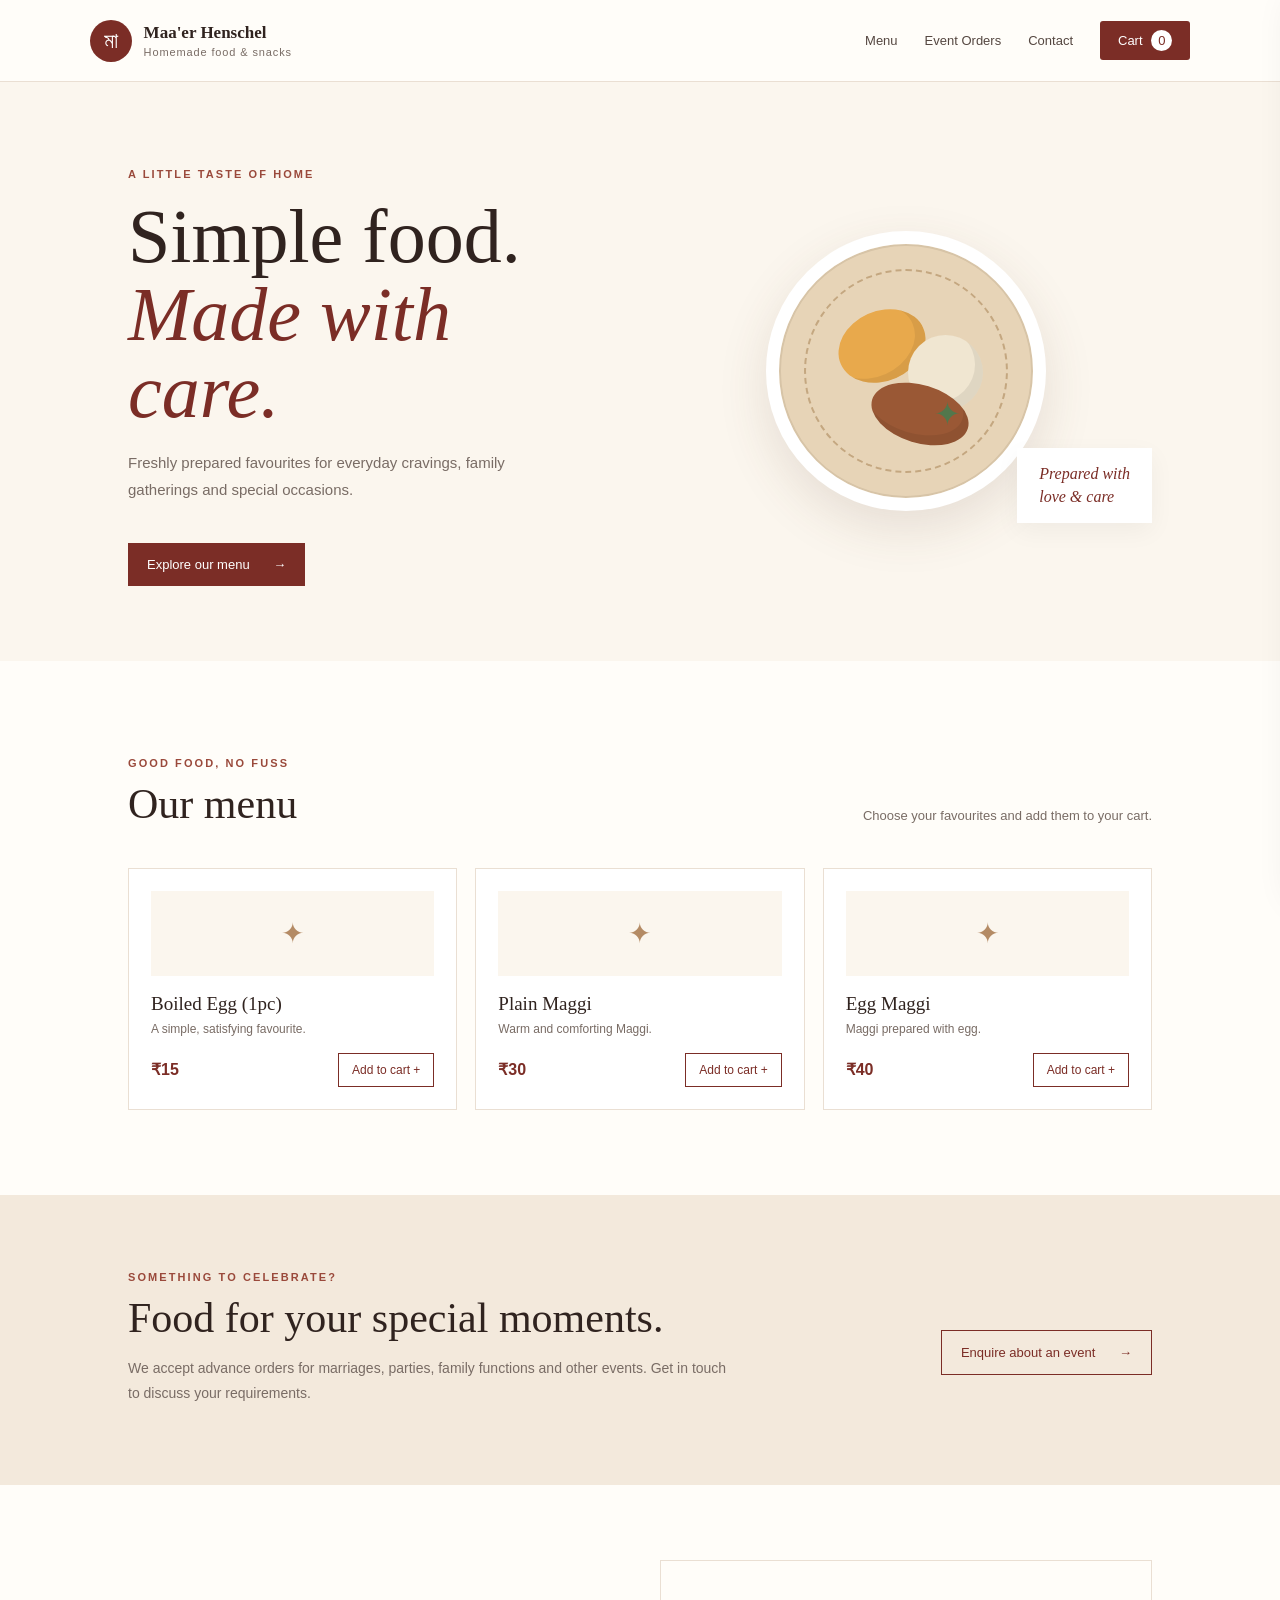
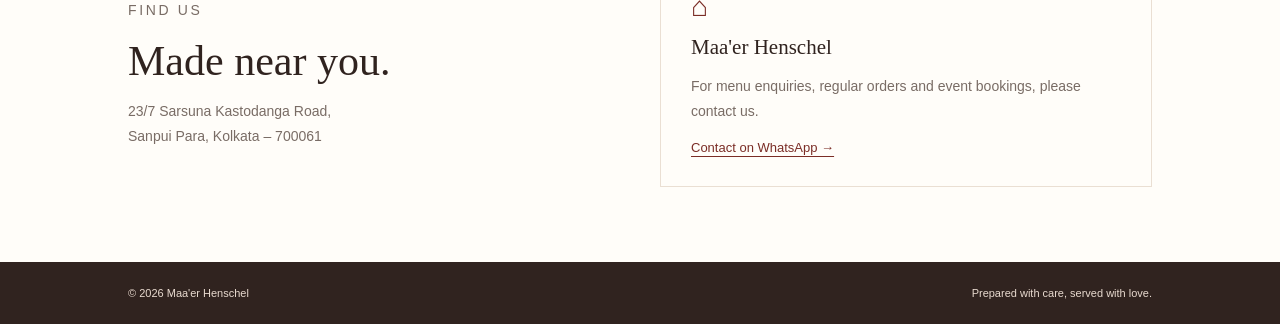
==== index.html @ 0c81eca4 "Add Maa'er Henschel website files" ====
<!doctype html>
<html lang="en">
<head>
  <meta charset="utf-8"><meta name="viewport" content="width=device-width,initial-scale=1">
  <meta name="theme-color" content="#7b2d26">
  <title>Maa'er Henschel | Homemade Food & Snacks</title>
  <link rel="stylesheet" href="styles.css">
</head>
<body>
<header class="site-header">
  <a class="brand" href="#"><span class="brand-mark">মা</span><span><strong>Maa'er Henschel</strong><small>Homemade food & snacks</small></span></a>
  <nav><a href="#menu">Menu</a><a href="#events">Event Orders</a><a href="#contact">Contact</a><button class="cart-button" id="cartToggle">Cart <span id="cartCount">0</span></button></nav>
</header>
<main>
  <section class="hero">
    <div class="hero-copy"><p class="eyebrow">A little taste of home</p><h1>Simple food.<br><em>Made with care.</em></h1>
      <p>Freshly prepared favourites for everyday cravings, family gatherings and special occasions.</p>
      <a class="primary-link" href="#menu">Explore our menu <span>→</span></a>
    </div>
    <div class="hero-art" aria-label="Illustration of a home-cooked meal"><div class="plate"><div class="food food-one"></div><div class="food food-two"></div><div class="food food-three"></div><span class="plate-leaf">✦</span></div><div class="art-note">Prepared with<br>love & care</div></div>
  </section>
  <section class="menu-section" id="menu">
    <div class="section-heading"><div><p class="eyebrow">Good food, no fuss</p><h2>Our menu</h2></div><p>Choose your favourites and add them to your cart.</p></div>
    <div id="productGrid" class="product-grid"></div>
  </section>
  <section class="event-section" id="events"><div><p class="eyebrow">Something to celebrate?</p><h2>Food for your special moments.</h2><p>We accept advance orders for marriages, parties, family functions and other events. Get in touch to discuss your requirements.</p></div><a class="outline-link" href="#contact">Enquire about an event <span>→</span></a></section>
  <section class="contact-section" id="contact"><div><p class="eyebrow">Find us</p><h2>Made near you.</h2><p>23/7 Sarsuna Kastodanga Road,<br>Sanpui Para, Kolkata – 700061</p></div><div class="contact-card"><span class="contact-icon">⌂</span><strong>Maa'er Henschel</strong><p>For menu enquiries, regular orders and event bookings, please contact us.</p><a href="#" id="contactWhatsApp" class="text-link">Contact on WhatsApp →</a></div></section>
</main>
<footer><span>© <span id="year"></span> Maa'er Henschel</span><span>Prepared with care, served with love.</span></footer>

<aside class="cart-panel" id="cartPanel" aria-label="Shopping cart" aria-hidden="true">
  <div class="cart-head"><h2>Your cart</h2><button class="icon-button" id="cartClose" aria-label="Close cart">×</button></div>
  <div id="cartItems" class="cart-items"><p class="empty-cart">Your cart is empty.</p></div>
  <div class="cart-bottom"><div class="total-line"><span>Total</span><strong id="cartTotal">₹0</strong></div>
    <form id="orderForm"><label>Your name<input name="name" required placeholder="Enter your name"></label><label>Phone number<input name="phone" required inputmode="tel" placeholder="Your phone number"></label><label>Delivery address<textarea name="address" required rows="2" placeholder="Enter your full address"></textarea></label><button class="primary-button" type="submit">Place order on WhatsApp</button><small class="form-note" id="orderNote">Your order details will be prepared in WhatsApp.</small></form>
  </div>
</aside><div class="scrim" id="scrim"></div>
<script src="app.js"></script>
</body></html>
---- styles.css ----
:root{--ink:#30231f;--muted:#796c65;--red:#7b2d26;--red2:#9a493b;--cream:#fbf6ee;--paper:#fffdf9;--line:#eadfd3;--gold:#d9a85d}*{box-sizing:border-box}html{scroll-behavior:smooth}body{margin:0;background:var(--paper);color:var(--ink);font-family:Georgia,"Times New Roman",serif}a{color:inherit;text-decoration:none}.site-header,.admin-header{height:82px;padding:0 7vw;display:flex;align-items:center;justify-content:space-between;border-bottom:1px solid var(--line);background:var(--paper)}.brand{display:flex;align-items:center;gap:12px}.brand-mark{width:42px;height:42px;border-radius:50%;background:var(--red);color:#fff;display:grid;place-items:center;font-size:22px}.brand strong{display:block;font-size:17px}.brand small{display:block;color:var(--muted);font:11px Arial,sans-serif;letter-spacing:.08em;margin-top:3px}.site-header nav{display:flex;align-items:center;gap:27px;font:13px Arial,sans-serif}.site-header nav a{color:#554741}.cart-button,.primary-button{border:0;background:var(--red);color:white;padding:12px 18px;border-radius:3px;cursor:pointer;font:13px Arial,sans-serif}.cart-button span{background:#fff;color:var(--red);padding:3px 7px;border-radius:20px;margin-left:5px}.hero{min-height:520px;padding:75px 10vw;background:var(--cream);display:grid;grid-template-columns:1fr 1fr;align-items:center;gap:40px}.eyebrow{font:11px Arial,sans-serif;letter-spacing:.19em;text-transform:uppercase;color:var(--red2);font-weight:bold}.hero h1{font-size:clamp(48px,6vw,76px);line-height:1.02;font-weight:normal;margin:18px 0}.hero h1 em{color:var(--red);font-weight:normal}.hero-copy>p:not(.eyebrow){font:15px/1.8 Arial,sans-serif;color:var(--muted);max-width:420px}.primary-link,.outline-link{display:inline-block;margin-top:25px;padding:14px 19px;background:var(--red);color:#fff;font:13px Arial,sans-serif}.primary-link span,.outline-link span{margin-left:20px}.hero-art{height:340px;position:relative;display:grid;place-items:center}.plate{width:280px;height:280px;border:13px solid white;border-radius:50%;background:#e7d4b7;box-shadow:0 18px 50px #65442a22,inset 0 0 0 2px #d7c4a7;position:relative;display:grid;place-items:center}.plate:before{content:"";position:absolute;inset:25px;border:2px dashed #c4a780;border-radius:50%}.food{position:absolute;border-radius:50%;box-shadow:inset -8px -8px 0 #00000012}.food-one{width:90px;height:70px;background:#e8a94c;top:67px;left:58px;transform:rotate(-24deg)}.food-two{width:75px;height:75px;background:#f0e6d1;right:50px;top:91px}.food-three{width:100px;height:58px;background:#9a5835;bottom:55px;left:91px;transform:rotate(17deg)}.plate-leaf{position:absolute;right:72px;bottom:65px;color:#52774c;font-size:32px}.art-note{position:absolute;right:0;bottom:18px;background:white;padding:15px 22px;color:var(--red);font:italic 16px/1.4 Georgia;box-shadow:0 8px 24px #0000000c}.menu-section{padding:85px 10vw}.section-heading{display:flex;justify-content:space-between;align-items:end;margin-bottom:32px}.section-heading h2,.contact-section h2,.event-section h2{font-size:42px;font-weight:normal;margin:8px 0}.section-heading>p{font:13px Arial,sans-serif;color:var(--muted)}.product-grid{display:grid;grid-template-columns:repeat(3,1fr);gap:18px}.product-card{border:1px solid var(--line);background:#fff;padding:22px;min-height:175px;display:flex;flex-direction:column}.product-thumb{height:85px;background:var(--cream);display:grid;place-items:center;color:#b48b65;font-size:28px;margin-bottom:17px;overflow:hidden}.product-thumb img{width:100%;height:100%;object-fit:cover}.product-card h3{font-size:19px;font-weight:normal;margin:0 0 7px}.product-card p{font:12px Arial,sans-serif;color:var(--muted);margin:0 0 17px}.product-foot{margin-top:auto;display:flex;align-items:center;justify-content:space-between}.price{font: bold 16px Arial,sans-serif;color:var(--red)}.add-button,.outline-button{background:white;border:1px solid var(--red);color:var(--red);padding:9px 13px;cursor:pointer;font:12px Arial,sans-serif}.event-section{padding:65px 10vw;background:#f3e9dc;display:flex;justify-content:space-between;align-items:center;gap:30px}.event-section>div{max-width:600px}.event-section p:not(.eyebrow){font:14px/1.8 Arial,sans-serif;color:var(--muted)}.outline-link{background:transparent;color:var(--red);border:1px solid var(--red);white-space:nowrap}.contact-section{padding:75px 10vw;display:grid;grid-template-columns:1fr 1fr;gap:40px;align-items:center}.contact-section p{font:14px/1.8 Arial,sans-serif;color:var(--muted)}.contact-card{border:1px solid var(--line);padding:30px}.contact-icon{font-size:28px;color:var(--red);display:block;margin-bottom:12px}.contact-card strong{font-size:21px;font-weight:normal}.text-link{color:var(--red);font:13px Arial,sans-serif;text-decoration:underline;text-underline-offset:4px}footer{padding:25px 10vw;background:#30231f;color:#e8dacf;display:flex;justify-content:space-between;font:11px Arial,sans-serif}.cart-panel{position:fixed;right:0;top:0;width:min(440px,100%);height:100vh;background:#fffdf9;z-index:10;transform:translateX(105%);transition:transform .25s ease;display:flex;flex-direction:column;padding:25px;box-shadow:-10px 0 35px #00000015}.cart-panel.open{transform:translateX(0)}.cart-head{display:flex;justify-content:space-between;align-items:center;border-bottom:1px solid var(--line)}.cart-head h2{font-weight:normal}.icon-button{border:0;background:none;font-size:28px;cursor:pointer}.cart-items{overflow:auto;flex:1;padding:10px 0}.empty-cart{color:var(--muted);font:13px Arial,sans-serif}.cart-row{display:flex;justify-content:space-between;gap:10px;padding:12px 0;border-bottom:1px solid var(--line);font:13px Arial,sans-serif}.qty-controls{display:flex;gap:9px;align-items:center}.qty-controls button{border:1px solid var(--line);background:white;width:25px;height:25px;cursor:pointer}.cart-bottom{border-top:1px solid var(--line);padding-top:15px}.total-line{display:flex;justify-content:space-between;margin-bottom:15px;font:16px Arial,sans-serif}.cart-bottom label,.product-form label{display:block;font:12px Arial,sans-serif;color:var(--muted);margin:12px 0}.cart-bottom input,.cart-bottom textarea,.product-form input{display:block;width:100%;padding:11px;border:1px solid var(--line);margin-top:6px;font:13px Arial,sans-serif;background:white}.cart-bottom .primary-button{width:100%;margin-top:10px}.form-note{display:block;color:var(--muted);font:10px Arial,sans-serif;margin-top:9px}.scrim{position:fixed;inset:0;background:#1e1712aa;z-index:9;display:none}.scrim.show{display:block}.admin-body{background:var(--cream);font-family:Arial,sans-serif}.admin-main{max-width:900px;margin:55px auto;padding:0 22px}.admin-main h1{font:normal 44px Georgia;margin:10px 0 20px}.admin-warning{padding:14px 16px;background:#fff0d7;border-left:3px solid #c48a32;color:#6f5126;font:13px/1.6 Arial,sans-serif}.admin-card{background:white;border:1px solid var(--line);padding:25px;margin:22px 0}.admin-card h2{font:normal 23px Georgia;margin:0 0 18px}.product-form{display:grid;grid-template-columns:1fr 1fr;gap:0 18px}.form-actions{grid-column:1/-1;display:flex;gap:10px}.admin-list-head{display:flex;justify-content:space-between;align-items:center;gap:15px}.admin-product{display:flex;justify-content:space-between;align-items:center;padding:13px 0;border-top:1px solid var(--line);gap:12px}.admin-product strong{display:block;font-size:14px}.admin-product small{color:var(--muted)}.admin-product button{margin-left:6px}.import-label{display:block;margin-top:22px;font-size:12px;color:var(--muted)}.import-label input{display:block;margin-top:8px}.admin-footnote{font:12px/1.7 Arial,sans-serif;color:var(--muted);margin:25px 0 60px}
@media(max-width:700px){.site-header{height:auto;padding:15px 5vw;align-items:flex-start}.site-header nav{gap:12px;flex-wrap:wrap;justify-content:flex-end;font-size:11px}.hero{grid-template-columns:1fr;padding:55px 7vw}.hero-art{height:280px}.plate{width:230px;height:230px}.menu-section,.contact-section{padding:60px 7vw}.section-heading{display:block}.product-grid{grid-template-columns:1fr 1fr}.event-section{padding:50px 7vw;display:block}.contact-section{grid-template-columns:1fr}.outline-link{white-space:normal}footer{padding:22px 7vw;gap:12px;flex-direction:column}.admin-header{padding:0 5vw}.product-form{grid-template-columns:1fr}.form-actions{grid-column:auto}.admin-product{align-items:flex-start;flex-direction:column}}@media(max-width:420px){.product-grid{grid-template-columns:1fr}.brand strong{font-size:14px}.site-header nav{max-width:180px}}
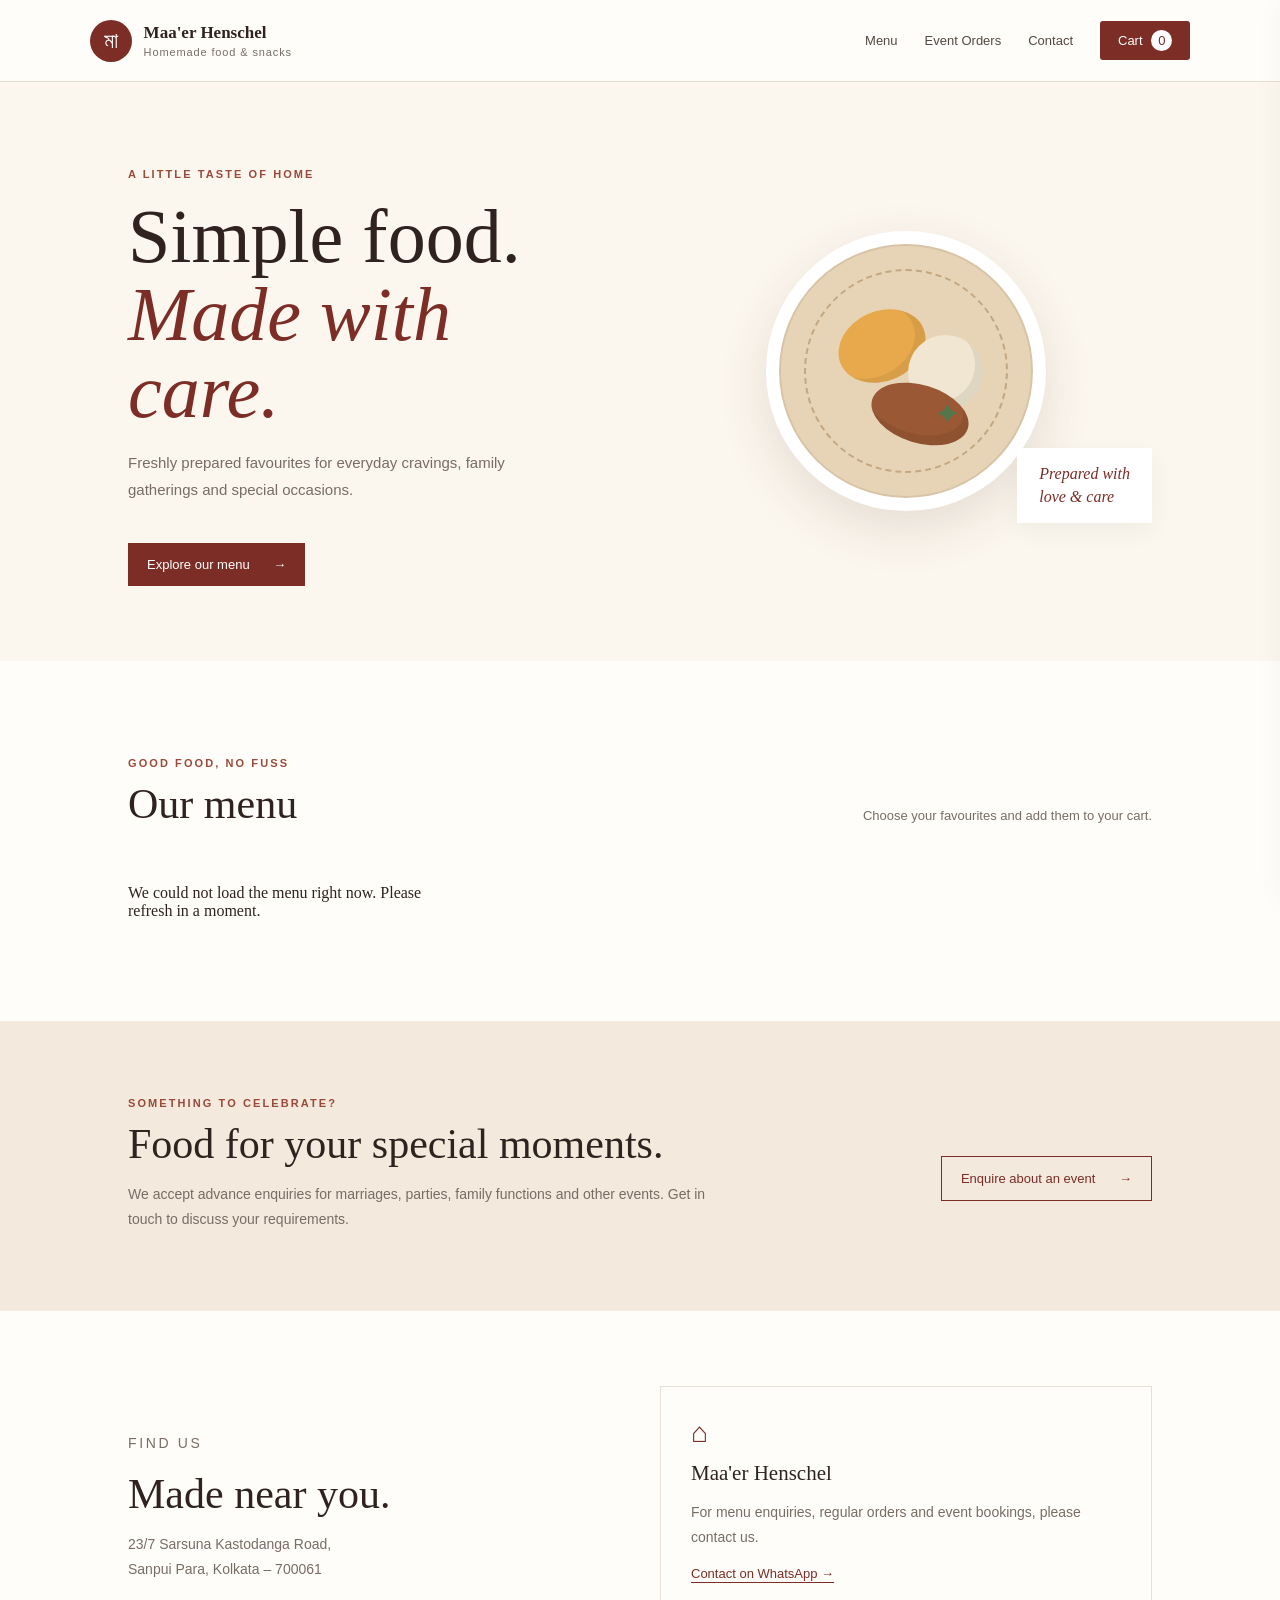
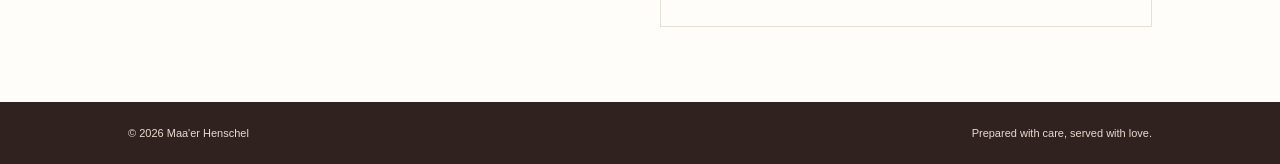
==== commit cc9162d2: "Add secure admin and shared menu database" ====
--- a/index.html
+++ b/index.html
@@ -3,37 +3,24 @@
 <head>
   <meta charset="utf-8"><meta name="viewport" content="width=device-width,initial-scale=1">
   <meta name="theme-color" content="#7b2d26">
-  <title>Maa'er Henschel | Homemade Food & Snacks</title>
-  <link rel="stylesheet" href="styles.css">
+  <meta name="description" content="Homemade food, snacks and event orders from Maa'er Henschel, Kolkata.">
+  <title>Maa'er Henschel | Homemade Food & Snacks</title><link rel="stylesheet" href="styles.css">
 </head>
 <body>
 <header class="site-header">
-  <a class="brand" href="#"><span class="brand-mark">মা</span><span><strong>Maa'er Henschel</strong><small>Homemade food & snacks</small></span></a>
+  <a class="brand" href="/"><span class="brand-mark">মা</span><span><strong>Maa'er Henschel</strong><small>Homemade food & snacks</small></span></a>
   <nav><a href="#menu">Menu</a><a href="#events">Event Orders</a><a href="#contact">Contact</a><button class="cart-button" id="cartToggle">Cart <span id="cartCount">0</span></button></nav>
 </header>
 <main>
-  <section class="hero">
-    <div class="hero-copy"><p class="eyebrow">A little taste of home</p><h1>Simple food.<br><em>Made with care.</em></h1>
-      <p>Freshly prepared favourites for everyday cravings, family gatherings and special occasions.</p>
-      <a class="primary-link" href="#menu">Explore our menu <span>→</span></a>
-    </div>
+  <section class="hero"><div class="hero-copy"><p class="eyebrow">A little taste of home</p><h1>Simple food.<br><em>Made with care.</em></h1><p>Freshly prepared favourites for everyday cravings, family gatherings and special occasions.</p><a class="primary-link" href="#menu">Explore our menu <span>→</span></a></div>
     <div class="hero-art" aria-label="Illustration of a home-cooked meal"><div class="plate"><div class="food food-one"></div><div class="food food-two"></div><div class="food food-three"></div><span class="plate-leaf">✦</span></div><div class="art-note">Prepared with<br>love & care</div></div>
   </section>
-  <section class="menu-section" id="menu">
-    <div class="section-heading"><div><p class="eyebrow">Good food, no fuss</p><h2>Our menu</h2></div><p>Choose your favourites and add them to your cart.</p></div>
-    <div id="productGrid" class="product-grid"></div>
-  </section>
-  <section class="event-section" id="events"><div><p class="eyebrow">Something to celebrate?</p><h2>Food for your special moments.</h2><p>We accept advance orders for marriages, parties, family functions and other events. Get in touch to discuss your requirements.</p></div><a class="outline-link" href="#contact">Enquire about an event <span>→</span></a></section>
-  <section class="contact-section" id="contact"><div><p class="eyebrow">Find us</p><h2>Made near you.</h2><p>23/7 Sarsuna Kastodanga Road,<br>Sanpui Para, Kolkata – 700061</p></div><div class="contact-card"><span class="contact-icon">⌂</span><strong>Maa'er Henschel</strong><p>For menu enquiries, regular orders and event bookings, please contact us.</p><a href="#" id="contactWhatsApp" class="text-link">Contact on WhatsApp →</a></div></section>
+  <section class="menu-section" id="menu"><div class="section-heading"><div><p class="eyebrow">Good food, no fuss</p><h2>Our menu</h2></div><p>Choose your favourites and add them to your cart.</p></div><div id="productGrid" class="product-grid"><p>Loading menu…</p></div></section>
+  <section class="event-section" id="events"><div><p class="eyebrow">Something to celebrate?</p><h2>Food for your special moments.</h2><p>We accept advance enquiries for marriages, parties, family functions and other events. Get in touch to discuss your requirements.</p></div><a class="outline-link" href="#contact">Enquire about an event <span>→</span></a></section>
+  <section class="contact-section" id="contact"><div><p class="eyebrow">Find us</p><h2>Made near you.</h2><p>23/7 Sarsuna Kastodanga Road,<br>Sanpui Para, Kolkata – 700061</p></div><div class="contact-card"><span class="contact-icon">⌂</span><strong>Maa'er Henschel</strong><p>For menu enquiries, regular orders and event bookings, please contact us.</p><a href="#" id="contactWhatsApp" class="text-link">Contact on WhatsApp →</a><p id="contactNotice" class="small-note"></p></div></section>
 </main>
 <footer><span>© <span id="year"></span> Maa'er Henschel</span><span>Prepared with care, served with love.</span></footer>
-
-<aside class="cart-panel" id="cartPanel" aria-label="Shopping cart" aria-hidden="true">
-  <div class="cart-head"><h2>Your cart</h2><button class="icon-button" id="cartClose" aria-label="Close cart">×</button></div>
-  <div id="cartItems" class="cart-items"><p class="empty-cart">Your cart is empty.</p></div>
-  <div class="cart-bottom"><div class="total-line"><span>Total</span><strong id="cartTotal">₹0</strong></div>
-    <form id="orderForm"><label>Your name<input name="name" required placeholder="Enter your name"></label><label>Phone number<input name="phone" required inputmode="tel" placeholder="Your phone number"></label><label>Delivery address<textarea name="address" required rows="2" placeholder="Enter your full address"></textarea></label><button class="primary-button" type="submit">Place order on WhatsApp</button><small class="form-note" id="orderNote">Your order details will be prepared in WhatsApp.</small></form>
-  </div>
-</aside><div class="scrim" id="scrim"></div>
+<aside class="cart-panel" id="cartPanel" aria-label="Shopping cart" aria-hidden="true"><div class="cart-head"><h2>Your cart</h2><button class="icon-button" id="cartClose" aria-label="Close cart">×</button></div><div id="cartItems" class="cart-items"><p class="empty-cart">Your cart is empty.</p></div><div class="cart-bottom"><div class="total-line"><span>Total</span><strong id="cartTotal">₹0</strong></div>
+<form id="orderForm"><label>Your name<input name="name" required placeholder="Enter your name"></label><label>Phone number<input name="phone" required inputmode="tel" placeholder="Your phone number"></label><label>Delivery address<textarea name="address" required rows="2" placeholder="Enter your full address"></textarea></label><button class="primary-button" type="submit">Continue order on WhatsApp</button><small class="form-note">Your order will be sent to the business WhatsApp number.</small></form></div></aside><div class="scrim" id="scrim"></div>
 <script src="app.js"></script>
 </body></html>
--- a/styles.css
+++ b/styles.css
@@ -1,2 +1,2 @@
-:root{--ink:#30231f;--muted:#796c65;--red:#7b2d26;--red2:#9a493b;--cream:#fbf6ee;--paper:#fffdf9;--line:#eadfd3;--gold:#d9a85d}*{box-sizing:border-box}html{scroll-behavior:smooth}body{margin:0;background:var(--paper);color:var(--ink);font-family:Georgia,"Times New Roman",serif}a{color:inherit;text-decoration:none}.site-header,.admin-header{height:82px;padding:0 7vw;display:flex;align-items:center;justify-content:space-between;border-bottom:1px solid var(--line);background:var(--paper)}.brand{display:flex;align-items:center;gap:12px}.brand-mark{width:42px;height:42px;border-radius:50%;background:var(--red);color:#fff;display:grid;place-items:center;font-size:22px}.brand strong{display:block;font-size:17px}.brand small{display:block;color:var(--muted);font:11px Arial,sans-serif;letter-spacing:.08em;margin-top:3px}.site-header nav{display:flex;align-items:center;gap:27px;font:13px Arial,sans-serif}.site-header nav a{color:#554741}.cart-button,.primary-button{border:0;background:var(--red);color:white;padding:12px 18px;border-radius:3px;cursor:pointer;font:13px Arial,sans-serif}.cart-button span{background:#fff;color:var(--red);padding:3px 7px;border-radius:20px;margin-left:5px}.hero{min-height:520px;padding:75px 10vw;background:var(--cream);display:grid;grid-template-columns:1fr 1fr;align-items:center;gap:40px}.eyebrow{font:11px Arial,sans-serif;letter-spacing:.19em;text-transform:uppercase;color:var(--red2);font-weight:bold}.hero h1{font-size:clamp(48px,6vw,76px);line-height:1.02;font-weight:normal;margin:18px 0}.hero h1 em{color:var(--red);font-weight:normal}.hero-copy>p:not(.eyebrow){font:15px/1.8 Arial,sans-serif;color:var(--muted);max-width:420px}.primary-link,.outline-link{display:inline-block;margin-top:25px;padding:14px 19px;background:var(--red);color:#fff;font:13px Arial,sans-serif}.primary-link span,.outline-link span{margin-left:20px}.hero-art{height:340px;position:relative;display:grid;place-items:center}.plate{width:280px;height:280px;border:13px solid white;border-radius:50%;background:#e7d4b7;box-shadow:0 18px 50px #65442a22,inset 0 0 0 2px #d7c4a7;position:relative;display:grid;place-items:center}.plate:before{content:"";position:absolute;inset:25px;border:2px dashed #c4a780;border-radius:50%}.food{position:absolute;border-radius:50%;box-shadow:inset -8px -8px 0 #00000012}.food-one{width:90px;height:70px;background:#e8a94c;top:67px;left:58px;transform:rotate(-24deg)}.food-two{width:75px;height:75px;background:#f0e6d1;right:50px;top:91px}.food-three{width:100px;height:58px;background:#9a5835;bottom:55px;left:91px;transform:rotate(17deg)}.plate-leaf{position:absolute;right:72px;bottom:65px;color:#52774c;font-size:32px}.art-note{position:absolute;right:0;bottom:18px;background:white;padding:15px 22px;color:var(--red);font:italic 16px/1.4 Georgia;box-shadow:0 8px 24px #0000000c}.menu-section{padding:85px 10vw}.section-heading{display:flex;justify-content:space-between;align-items:end;margin-bottom:32px}.section-heading h2,.contact-section h2,.event-section h2{font-size:42px;font-weight:normal;margin:8px 0}.section-heading>p{font:13px Arial,sans-serif;color:var(--muted)}.product-grid{display:grid;grid-template-columns:repeat(3,1fr);gap:18px}.product-card{border:1px solid var(--line);background:#fff;padding:22px;min-height:175px;display:flex;flex-direction:column}.product-thumb{height:85px;background:var(--cream);display:grid;place-items:center;color:#b48b65;font-size:28px;margin-bottom:17px;overflow:hidden}.product-thumb img{width:100%;height:100%;object-fit:cover}.product-card h3{font-size:19px;font-weight:normal;margin:0 0 7px}.product-card p{font:12px Arial,sans-serif;color:var(--muted);margin:0 0 17px}.product-foot{margin-top:auto;display:flex;align-items:center;justify-content:space-between}.price{font: bold 16px Arial,sans-serif;color:var(--red)}.add-button,.outline-button{background:white;border:1px solid var(--red);color:var(--red);padding:9px 13px;cursor:pointer;font:12px Arial,sans-serif}.event-section{padding:65px 10vw;background:#f3e9dc;display:flex;justify-content:space-between;align-items:center;gap:30px}.event-section>div{max-width:600px}.event-section p:not(.eyebrow){font:14px/1.8 Arial,sans-serif;color:var(--muted)}.outline-link{background:transparent;color:var(--red);border:1px solid var(--red);white-space:nowrap}.contact-section{padding:75px 10vw;display:grid;grid-template-columns:1fr 1fr;gap:40px;align-items:center}.contact-section p{font:14px/1.8 Arial,sans-serif;color:var(--muted)}.contact-card{border:1px solid var(--line);padding:30px}.contact-icon{font-size:28px;color:var(--red);display:block;margin-bottom:12px}.contact-card strong{font-size:21px;font-weight:normal}.text-link{color:var(--red);font:13px Arial,sans-serif;text-decoration:underline;text-underline-offset:4px}footer{padding:25px 10vw;background:#30231f;color:#e8dacf;display:flex;justify-content:space-between;font:11px Arial,sans-serif}.cart-panel{position:fixed;right:0;top:0;width:min(440px,100%);height:100vh;background:#fffdf9;z-index:10;transform:translateX(105%);transition:transform .25s ease;display:flex;flex-direction:column;padding:25px;box-shadow:-10px 0 35px #00000015}.cart-panel.open{transform:translateX(0)}.cart-head{display:flex;justify-content:space-between;align-items:center;border-bottom:1px solid var(--line)}.cart-head h2{font-weight:normal}.icon-button{border:0;background:none;font-size:28px;cursor:pointer}.cart-items{overflow:auto;flex:1;padding:10px 0}.empty-cart{color:var(--muted);font:13px Arial,sans-serif}.cart-row{display:flex;justify-content:space-between;gap:10px;padding:12px 0;border-bottom:1px solid var(--line);font:13px Arial,sans-serif}.qty-controls{display:flex;gap:9px;align-items:center}.qty-controls button{border:1px solid var(--line);background:white;width:25px;height:25px;cursor:pointer}.cart-bottom{border-top:1px solid var(--line);padding-top:15px}.total-line{display:flex;justify-content:space-between;margin-bottom:15px;font:16px Arial,sans-serif}.cart-bottom label,.product-form label{display:block;font:12px Arial,sans-serif;color:var(--muted);margin:12px 0}.cart-bottom input,.cart-bottom textarea,.product-form input{display:block;width:100%;padding:11px;border:1px solid var(--line);margin-top:6px;font:13px Arial,sans-serif;background:white}.cart-bottom .primary-button{width:100%;margin-top:10px}.form-note{display:block;color:var(--muted);font:10px Arial,sans-serif;margin-top:9px}.scrim{position:fixed;inset:0;background:#1e1712aa;z-index:9;display:none}.scrim.show{display:block}.admin-body{background:var(--cream);font-family:Arial,sans-serif}.admin-main{max-width:900px;margin:55px auto;padding:0 22px}.admin-main h1{font:normal 44px Georgia;margin:10px 0 20px}.admin-warning{padding:14px 16px;background:#fff0d7;border-left:3px solid #c48a32;color:#6f5126;font:13px/1.6 Arial,sans-serif}.admin-card{background:white;border:1px solid var(--line);padding:25px;margin:22px 0}.admin-card h2{font:normal 23px Georgia;margin:0 0 18px}.product-form{display:grid;grid-template-columns:1fr 1fr;gap:0 18px}.form-actions{grid-column:1/-1;display:flex;gap:10px}.admin-list-head{display:flex;justify-content:space-between;align-items:center;gap:15px}.admin-product{display:flex;justify-content:space-between;align-items:center;padding:13px 0;border-top:1px solid var(--line);gap:12px}.admin-product strong{display:block;font-size:14px}.admin-product small{color:var(--muted)}.admin-product button{margin-left:6px}.import-label{display:block;margin-top:22px;font-size:12px;color:var(--muted)}.import-label input{display:block;margin-top:8px}.admin-footnote{font:12px/1.7 Arial,sans-serif;color:var(--muted);margin:25px 0 60px}
+:root{--ink:#30231f;--muted:#796c65;--red:#7b2d26;--red2:#9a493b;--cream:#fbf6ee;--paper:#fffdf9;--line:#eadfd3}*{box-sizing:border-box}html{scroll-behavior:smooth}body{margin:0;background:var(--paper);color:var(--ink);font-family:Georgia,"Times New Roman",serif}a{color:inherit;text-decoration:none}.site-header,.admin-header{min-height:82px;padding:0 7vw;display:flex;align-items:center;justify-content:space-between;border-bottom:1px solid var(--line);background:var(--paper)}.brand{display:flex;align-items:center;gap:12px}.brand-mark{width:42px;height:42px;border-radius:50%;background:var(--red);color:#fff;display:grid;place-items:center;font-size:22px}.brand strong{display:block;font-size:17px}.brand small{display:block;color:var(--muted);font:11px Arial,sans-serif;letter-spacing:.08em;margin-top:3px}.site-header nav{display:flex;align-items:center;gap:27px;font:13px Arial,sans-serif}.site-header nav a{color:#554741}.cart-button,.primary-button{border:0;background:var(--red);color:white;padding:12px 18px;border-radius:3px;cursor:pointer;font:13px Arial,sans-serif}.cart-button span{background:#fff;color:var(--red);padding:3px 7px;border-radius:20px;margin-left:5px}.hero{min-height:520px;padding:75px 10vw;background:var(--cream);display:grid;grid-template-columns:1fr 1fr;align-items:center;gap:40px}.eyebrow{font:11px Arial,sans-serif;letter-spacing:.19em;text-transform:uppercase;color:var(--red2);font-weight:bold}.hero h1{font-size:clamp(48px,6vw,76px);line-height:1.02;font-weight:normal;margin:18px 0}.hero h1 em{color:var(--red);font-weight:normal}.hero-copy>p:not(.eyebrow){font:15px/1.8 Arial,sans-serif;color:var(--muted);max-width:420px}.primary-link,.outline-link{display:inline-block;margin-top:25px;padding:14px 19px;background:var(--red);color:#fff;font:13px Arial,sans-serif}.primary-link span,.outline-link span{margin-left:20px}.hero-art{height:340px;position:relative;display:grid;place-items:center}.plate{width:280px;height:280px;border:13px solid white;border-radius:50%;background:#e7d4b7;box-shadow:0 18px 50px #65442a22,inset 0 0 0 2px #d7c4a7;position:relative;display:grid;place-items:center}.plate:before{content:"";position:absolute;inset:25px;border:2px dashed #c4a780;border-radius:50%}.food{position:absolute;border-radius:50%;box-shadow:inset -8px -8px 0 #00000012}.food-one{width:90px;height:70px;background:#e8a94c;top:67px;left:58px;transform:rotate(-24deg)}.food-two{width:75px;height:75px;background:#f0e6d1;right:50px;top:91px}.food-three{width:100px;height:58px;background:#9a5835;bottom:55px;left:91px;transform:rotate(17deg)}.plate-leaf{position:absolute;right:72px;bottom:65px;color:#52774c;font-size:32px}.art-note{position:absolute;right:0;bottom:18px;background:white;padding:15px 22px;color:var(--red);font:italic 16px/1.4 Georgia;box-shadow:0 8px 24px #0000000c}.menu-section{padding:85px 10vw}.section-heading{display:flex;justify-content:space-between;align-items:end;margin-bottom:32px}.section-heading h2,.contact-section h2,.event-section h2{font-size:42px;font-weight:normal;margin:8px 0}.section-heading>p{font:13px Arial,sans-serif;color:var(--muted)}.product-grid{display:grid;grid-template-columns:repeat(3,1fr);gap:18px}.product-card{border:1px solid var(--line);background:#fff;padding:22px;min-height:175px;display:flex;flex-direction:column}.product-thumb{height:110px;background:var(--cream);display:grid;place-items:center;color:#b48b65;font-size:28px;margin-bottom:17px;overflow:hidden}.product-thumb img{width:100%;height:100%;object-fit:cover}.product-card h3{font-size:19px;font-weight:normal;margin:0 0 7px}.product-card p{font:12px Arial,sans-serif;color:var(--muted);margin:0 0 17px}.product-foot{margin-top:auto;display:flex;align-items:center;justify-content:space-between}.price{font:bold 16px Arial,sans-serif;color:var(--red)}.add-button,.outline-button{background:white;border:1px solid var(--red);color:var(--red);padding:9px 13px;cursor:pointer;font:12px Arial,sans-serif}.event-section{padding:65px 10vw;background:#f3e9dc;display:flex;justify-content:space-between;align-items:center;gap:30px}.event-section>div{max-width:600px}.event-section p:not(.eyebrow){font:14px/1.8 Arial,sans-serif;color:var(--muted)}.outline-link{background:transparent;color:var(--red);border:1px solid var(--red);white-space:nowrap}.contact-section{padding:75px 10vw;display:grid;grid-template-columns:1fr 1fr;gap:40px;align-items:center}.contact-section p{font:14px/1.8 Arial,sans-serif;color:var(--muted)}.contact-card{border:1px solid var(--line);padding:30px}.contact-icon{font-size:28px;color:var(--red);display:block;margin-bottom:12px}.contact-card strong{font-size:21px;font-weight:normal}.text-link{color:var(--red);font:13px Arial,sans-serif;text-decoration:underline;text-underline-offset:4px}footer{padding:25px 10vw;background:#30231f;color:#e8dacf;display:flex;justify-content:space-between;font:11px Arial,sans-serif}.cart-panel{position:fixed;right:0;top:0;width:min(440px,100%);height:100vh;background:#fffdf9;z-index:10;transform:translateX(105%);transition:transform .25s ease;display:flex;flex-direction:column;padding:25px;box-shadow:-10px 0 35px #00000015}.cart-panel.open{transform:translateX(0)}.cart-head{display:flex;justify-content:space-between;align-items:center;border-bottom:1px solid var(--line)}.cart-head h2{font-weight:normal}.icon-button{border:0;background:none;font-size:28px;cursor:pointer}.cart-items{overflow:auto;flex:1;padding:10px 0}.empty-cart{color:var(--muted);font:13px Arial,sans-serif}.cart-row{display:flex;justify-content:space-between;gap:10px;padding:12px 0;border-bottom:1px solid var(--line);font:13px Arial,sans-serif}.qty-controls{display:flex;gap:9px;align-items:center}.qty-controls button{border:1px solid var(--line);background:white;width:25px;height:25px;cursor:pointer}.cart-bottom{border-top:1px solid var(--line);padding-top:15px}.total-line{display:flex;justify-content:space-between;margin-bottom:15px;font:16px Arial,sans-serif}.cart-bottom label,.product-form label,#loginForm label{display:block;font:12px Arial,sans-serif;color:var(--muted);margin:12px 0}.cart-bottom input,.cart-bottom textarea,.product-form input,#loginForm input{display:block;width:100%;padding:11px;border:1px solid var(--line);margin-top:6px;font:13px Arial,sans-serif;background:white}.cart-bottom .primary-button{width:100%;margin-top:10px}.form-note,.small-note{display:block;color:var(--muted);font:10px Arial,sans-serif;margin-top:9px}.scrim{position:fixed;inset:0;background:#1e1712aa;z-index:9;display:none}.scrim.show{display:block}.admin-body{background:var(--cream);font-family:Arial,sans-serif}.admin-main{max-width:900px;margin:55px auto;padding:0 22px}.admin-main h1{font:normal 44px Georgia;margin:10px 0 20px}.admin-card{background:white;border:1px solid var(--line);padding:25px;margin:22px 0}.admin-card h2{font:normal 23px Georgia;margin:0 0 18px}.admin-list-head{display:flex;justify-content:space-between;align-items:center;gap:15px}.product-form{display:grid;grid-template-columns:1fr 1fr;gap:0 18px}.form-actions{grid-column:1/-1;display:flex;gap:10px}.admin-product{display:flex;justify-content:space-between;align-items:center;padding:13px 0;border-top:1px solid var(--line);gap:12px}.admin-product strong{display:block;font-size:14px}.admin-product small,.muted{color:var(--muted);font-size:13px;line-height:1.6}.admin-product button{margin-left:6px}.admin-footnote{font:12px/1.7 Arial,sans-serif;color:var(--muted);margin:25px 0 60px}.status-message{font:12px Arial,sans-serif;color:var(--red);min-height:16px}button:disabled{opacity:.55;cursor:wait}[hidden]{display:none!important}
 @media(max-width:700px){.site-header{height:auto;padding:15px 5vw;align-items:flex-start}.site-header nav{gap:12px;flex-wrap:wrap;justify-content:flex-end;font-size:11px}.hero{grid-template-columns:1fr;padding:55px 7vw}.hero-art{height:280px}.plate{width:230px;height:230px}.menu-section,.contact-section{padding:60px 7vw}.section-heading{display:block}.product-grid{grid-template-columns:1fr 1fr}.event-section{padding:50px 7vw;display:block}.contact-section{grid-template-columns:1fr}.outline-link{white-space:normal}footer{padding:22px 7vw;gap:12px;flex-direction:column}.admin-header{padding:0 5vw}.product-form{grid-template-columns:1fr}.form-actions{grid-column:auto}.admin-product{align-items:flex-start;flex-direction:column}}@media(max-width:420px){.product-grid{grid-template-columns:1fr}.brand strong{font-size:14px}.site-header nav{max-width:180px}}
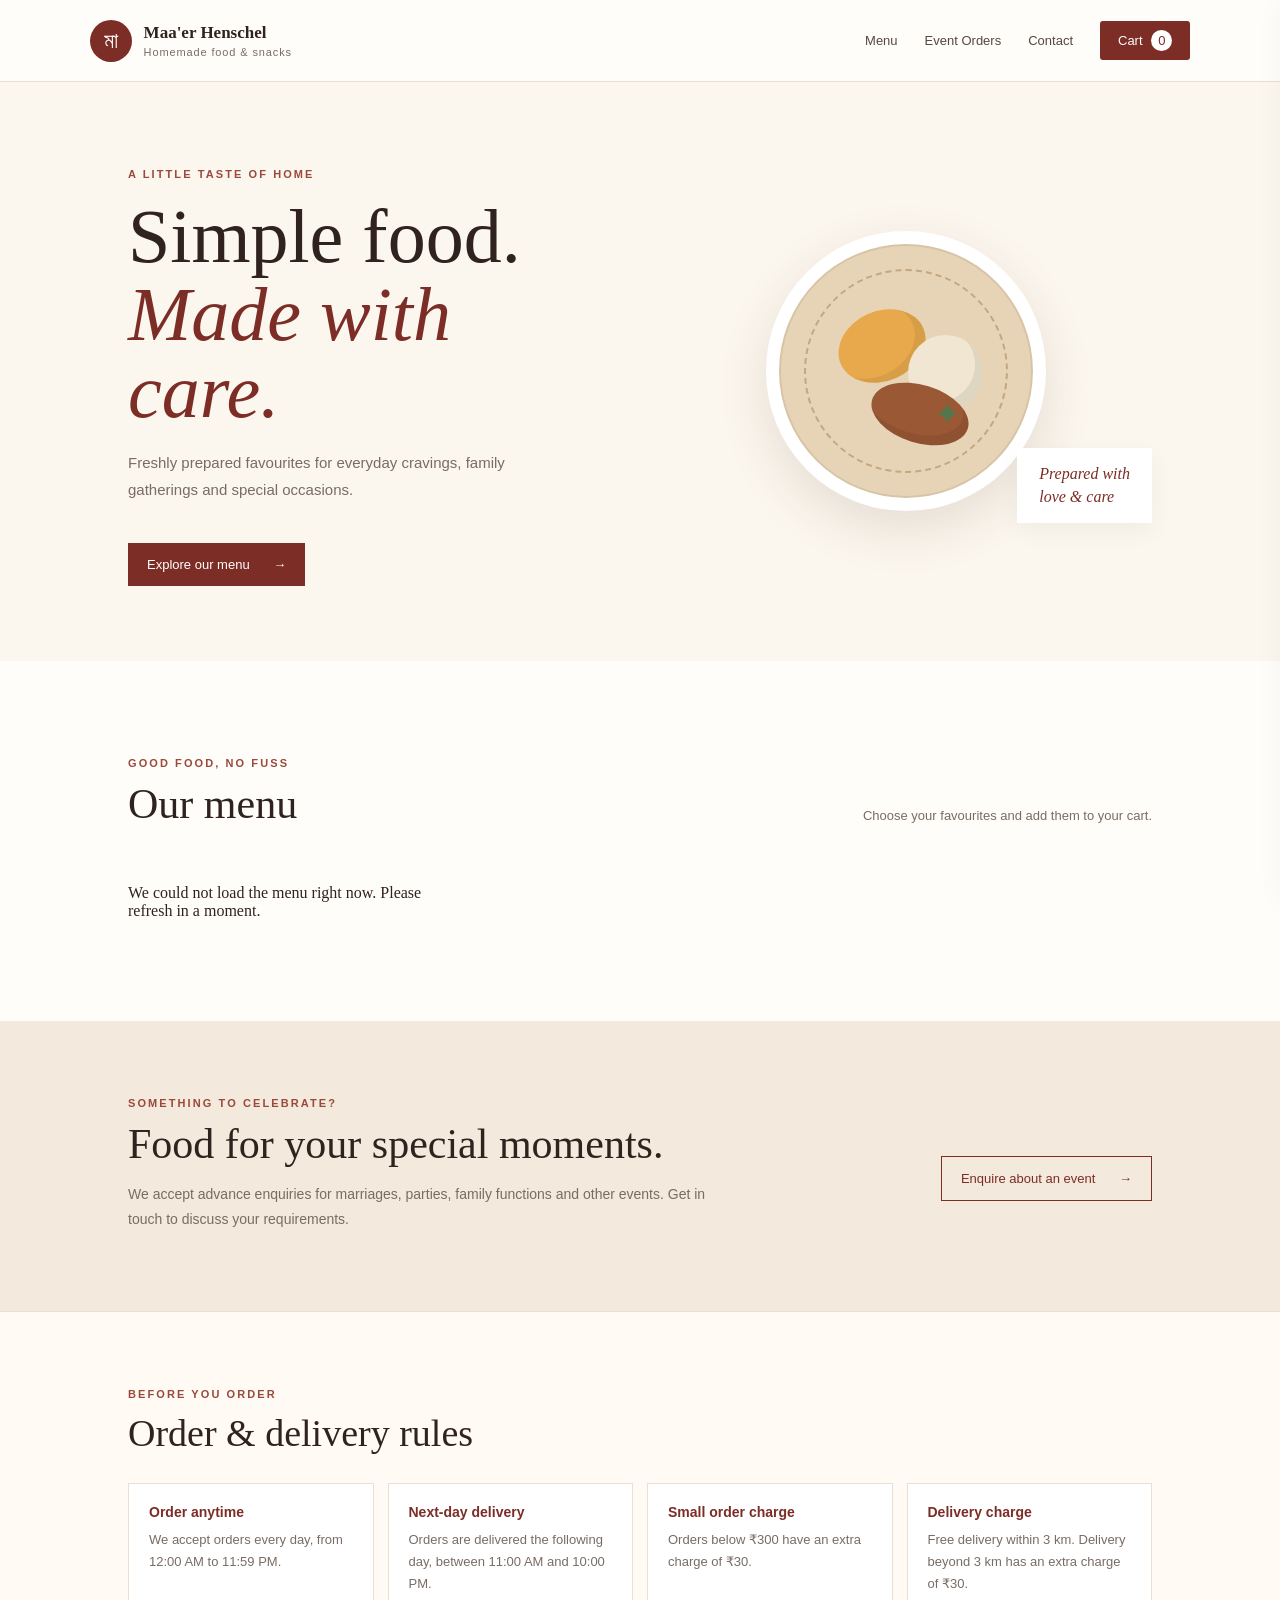
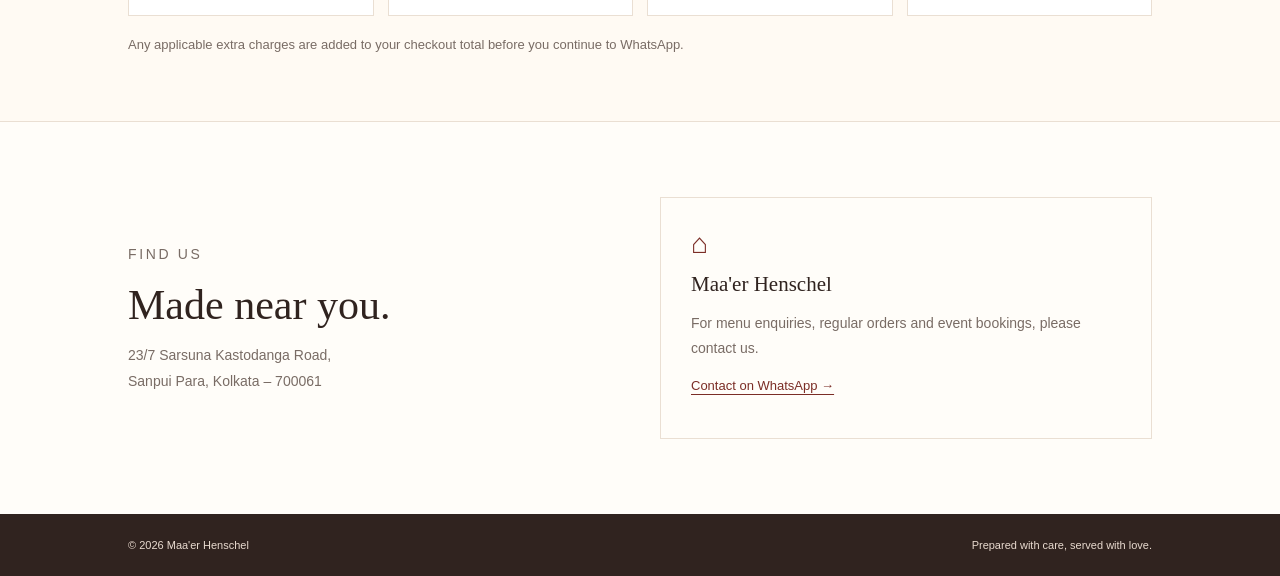
==== commit 0702f8d4: "Update order and delivery charges" ====
--- a/index.html
+++ b/index.html
@@ -17,10 +17,33 @@
   </section>
   <section class="menu-section" id="menu"><div class="section-heading"><div><p class="eyebrow">Good food, no fuss</p><h2>Our menu</h2></div><p>Choose your favourites and add them to your cart.</p></div><div id="productGrid" class="product-grid"><p>Loading menu…</p></div></section>
   <section class="event-section" id="events"><div><p class="eyebrow">Something to celebrate?</p><h2>Food for your special moments.</h2><p>We accept advance enquiries for marriages, parties, family functions and other events. Get in touch to discuss your requirements.</p></div><a class="outline-link" href="#contact">Enquire about an event <span>→</span></a></section>
+  <section class="delivery-rules" id="delivery-rules">
+    <div class="rules-heading"><p class="eyebrow">Before you order</p><h2>Order &amp; delivery rules</h2></div>
+    <div class="rules-grid">
+      <div class="rule-card"><strong>Order anytime</strong><p>We accept orders every day, from 12:00 AM to 11:59 PM.</p></div>
+      <div class="rule-card"><strong>Next-day delivery</strong><p>Orders are delivered the following day, between 11:00 AM and 10:00 PM.</p></div>
+      <div class="rule-card"><strong>Small order charge</strong><p>Orders below ₹300 have an extra charge of ₹30.</p></div>
+      <div class="rule-card"><strong>Delivery charge</strong><p>Free delivery within 3 km. Delivery beyond 3 km has an extra charge of ₹30.</p></div>
+    </div>
+    <p class="rules-note">Any applicable extra charges are added to your checkout total before you continue to WhatsApp.</p>
+  </section>
   <section class="contact-section" id="contact"><div><p class="eyebrow">Find us</p><h2>Made near you.</h2><p>23/7 Sarsuna Kastodanga Road,<br>Sanpui Para, Kolkata – 700061</p></div><div class="contact-card"><span class="contact-icon">⌂</span><strong>Maa'er Henschel</strong><p>For menu enquiries, regular orders and event bookings, please contact us.</p><a href="#" id="contactWhatsApp" class="text-link">Contact on WhatsApp →</a><p id="contactNotice" class="small-note"></p></div></section>
 </main>
 <footer><span>© <span id="year"></span> Maa'er Henschel</span><span>Prepared with care, served with love.</span></footer>
-<aside class="cart-panel" id="cartPanel" aria-label="Shopping cart" aria-hidden="true"><div class="cart-head"><h2>Your cart</h2><button class="icon-button" id="cartClose" aria-label="Close cart">×</button></div><div id="cartItems" class="cart-items"><p class="empty-cart">Your cart is empty.</p></div><div class="cart-bottom"><div class="total-line"><span>Total</span><strong id="cartTotal">₹0</strong></div>
-<form id="orderForm"><label>Your name<input name="name" required placeholder="Enter your name"></label><label>Phone number<input name="phone" required inputmode="tel" placeholder="Your phone number"></label><label>Delivery address<textarea name="address" required rows="2" placeholder="Enter your full address"></textarea></label><button class="primary-button" type="submit">Continue order on WhatsApp</button><small class="form-note">Your order will be sent to the business WhatsApp number.</small></form></div></aside><div class="scrim" id="scrim"></div>
+<aside class="cart-panel" id="cartPanel" aria-label="Shopping cart" aria-hidden="true"><div class="cart-head"><h2>Your cart</h2><button class="icon-button" id="cartClose" aria-label="Close cart">×</button></div><div id="cartItems" class="cart-items"><p class="empty-cart">Your cart is empty.</p></div><div class="cart-bottom"><div class="checkout-breakdown">
+<div class="total-line"><span>Food subtotal</span><strong id="cartSubtotal">₹0</strong></div>
+<div class="total-line"><span>Small order charge</span><strong id="smallOrderCharge">₹0</strong></div>
+<div class="total-line"><span>Delivery charge</span><strong id="deliveryCharge">₹0</strong></div>
+<div class="total-line grand-total"><span>Checkout total</span><strong id="cartTotal">₹0</strong></div>
+</div>
+<form id="orderForm"><label>Your name<input name="name" required placeholder="Enter your name"></label><label>Phone number<input name="phone" required inputmode="tel" placeholder="Your phone number"></label><label>Delivery address<textarea name="address" required rows="2" placeholder="Enter your full address"></textarea></label>
+<label>Delivery distance from our location
+<select name="deliveryDistance" id="deliveryDistance" required>
+<option value="">Select your delivery distance</option>
+<option value="within">Within 3 km — Free delivery</option>
+<option value="beyond">More than 3 km — ₹30 delivery charge</option>
+</select></label>
+<small class="form-note">Please select the correct distance. We may confirm the distance using your delivery address.</small>
+<button class="primary-button" type="submit">Continue order on WhatsApp</button><small class="form-note">Orders are accepted daily, 12:00 AM–11:59 PM. Delivery is scheduled for the next day, 11:00 AM–10:00 PM. Your order and applicable charges will be shown in WhatsApp.</small></form></div></aside><div class="scrim" id="scrim"></div>
 <script src="app.js"></script>
 </body></html>
--- a/styles.css
+++ b/styles.css
@@ -1,2 +1,17 @@
-:root{--ink:#30231f;--muted:#796c65;--red:#7b2d26;--red2:#9a493b;--cream:#fbf6ee;--paper:#fffdf9;--line:#eadfd3}*{box-sizing:border-box}html{scroll-behavior:smooth}body{margin:0;background:var(--paper);color:var(--ink);font-family:Georgia,"Times New Roman",serif}a{color:inherit;text-decoration:none}.site-header,.admin-header{min-height:82px;padding:0 7vw;display:flex;align-items:center;justify-content:space-between;border-bottom:1px solid var(--line);background:var(--paper)}.brand{display:flex;align-items:center;gap:12px}.brand-mark{width:42px;height:42px;border-radius:50%;background:var(--red);color:#fff;display:grid;place-items:center;font-size:22px}.brand strong{display:block;font-size:17px}.brand small{display:block;color:var(--muted);font:11px Arial,sans-serif;letter-spacing:.08em;margin-top:3px}.site-header nav{display:flex;align-items:center;gap:27px;font:13px Arial,sans-serif}.site-header nav a{color:#554741}.cart-button,.primary-button{border:0;background:var(--red);color:white;padding:12px 18px;border-radius:3px;cursor:pointer;font:13px Arial,sans-serif}.cart-button span{background:#fff;color:var(--red);padding:3px 7px;border-radius:20px;margin-left:5px}.hero{min-height:520px;padding:75px 10vw;background:var(--cream);display:grid;grid-template-columns:1fr 1fr;align-items:center;gap:40px}.eyebrow{font:11px Arial,sans-serif;letter-spacing:.19em;text-transform:uppercase;color:var(--red2);font-weight:bold}.hero h1{font-size:clamp(48px,6vw,76px);line-height:1.02;font-weight:normal;margin:18px 0}.hero h1 em{color:var(--red);font-weight:normal}.hero-copy>p:not(.eyebrow){font:15px/1.8 Arial,sans-serif;color:var(--muted);max-width:420px}.primary-link,.outline-link{display:inline-block;margin-top:25px;padding:14px 19px;background:var(--red);color:#fff;font:13px Arial,sans-serif}.primary-link span,.outline-link span{margin-left:20px}.hero-art{height:340px;position:relative;display:grid;place-items:center}.plate{width:280px;height:280px;border:13px solid white;border-radius:50%;background:#e7d4b7;box-shadow:0 18px 50px #65442a22,inset 0 0 0 2px #d7c4a7;position:relative;display:grid;place-items:center}.plate:before{content:"";position:absolute;inset:25px;border:2px dashed #c4a780;border-radius:50%}.food{position:absolute;border-radius:50%;box-shadow:inset -8px -8px 0 #00000012}.food-one{width:90px;height:70px;background:#e8a94c;top:67px;left:58px;transform:rotate(-24deg)}.food-two{width:75px;height:75px;background:#f0e6d1;right:50px;top:91px}.food-three{width:100px;height:58px;background:#9a5835;bottom:55px;left:91px;transform:rotate(17deg)}.plate-leaf{position:absolute;right:72px;bottom:65px;color:#52774c;font-size:32px}.art-note{position:absolute;right:0;bottom:18px;background:white;padding:15px 22px;color:var(--red);font:italic 16px/1.4 Georgia;box-shadow:0 8px 24px #0000000c}.menu-section{padding:85px 10vw}.section-heading{display:flex;justify-content:space-between;align-items:end;margin-bottom:32px}.section-heading h2,.contact-section h2,.event-section h2{font-size:42px;font-weight:normal;margin:8px 0}.section-heading>p{font:13px Arial,sans-serif;color:var(--muted)}.product-grid{display:grid;grid-template-columns:repeat(3,1fr);gap:18px}.product-card{border:1px solid var(--line);background:#fff;padding:22px;min-height:175px;display:flex;flex-direction:column}.product-thumb{height:110px;background:var(--cream);display:grid;place-items:center;color:#b48b65;font-size:28px;margin-bottom:17px;overflow:hidden}.product-thumb img{width:100%;height:100%;object-fit:cover}.product-card h3{font-size:19px;font-weight:normal;margin:0 0 7px}.product-card p{font:12px Arial,sans-serif;color:var(--muted);margin:0 0 17px}.product-foot{margin-top:auto;display:flex;align-items:center;justify-content:space-between}.price{font:bold 16px Arial,sans-serif;color:var(--red)}.add-button,.outline-button{background:white;border:1px solid var(--red);color:var(--red);padding:9px 13px;cursor:pointer;font:12px Arial,sans-serif}.event-section{padding:65px 10vw;background:#f3e9dc;display:flex;justify-content:space-between;align-items:center;gap:30px}.event-section>div{max-width:600px}.event-section p:not(.eyebrow){font:14px/1.8 Arial,sans-serif;color:var(--muted)}.outline-link{background:transparent;color:var(--red);border:1px solid var(--red);white-space:nowrap}.contact-section{padding:75px 10vw;display:grid;grid-template-columns:1fr 1fr;gap:40px;align-items:center}.contact-section p{font:14px/1.8 Arial,sans-serif;color:var(--muted)}.contact-card{border:1px solid var(--line);padding:30px}.contact-icon{font-size:28px;color:var(--red);display:block;margin-bottom:12px}.contact-card strong{font-size:21px;font-weight:normal}.text-link{color:var(--red);font:13px Arial,sans-serif;text-decoration:underline;text-underline-offset:4px}footer{padding:25px 10vw;background:#30231f;color:#e8dacf;display:flex;justify-content:space-between;font:11px Arial,sans-serif}.cart-panel{position:fixed;right:0;top:0;width:min(440px,100%);height:100vh;background:#fffdf9;z-index:10;transform:translateX(105%);transition:transform .25s ease;display:flex;flex-direction:column;padding:25px;box-shadow:-10px 0 35px #00000015}.cart-panel.open{transform:translateX(0)}.cart-head{display:flex;justify-content:space-between;align-items:center;border-bottom:1px solid var(--line)}.cart-head h2{font-weight:normal}.icon-button{border:0;background:none;font-size:28px;cursor:pointer}.cart-items{overflow:auto;flex:1;padding:10px 0}.empty-cart{color:var(--muted);font:13px Arial,sans-serif}.cart-row{display:flex;justify-content:space-between;gap:10px;padding:12px 0;border-bottom:1px solid var(--line);font:13px Arial,sans-serif}.qty-controls{display:flex;gap:9px;align-items:center}.qty-controls button{border:1px solid var(--line);background:white;width:25px;height:25px;cursor:pointer}.cart-bottom{border-top:1px solid var(--line);padding-top:15px}.total-line{display:flex;justify-content:space-between;margin-bottom:15px;font:16px Arial,sans-serif}.cart-bottom label,.product-form label,#loginForm label{display:block;font:12px Arial,sans-serif;color:var(--muted);margin:12px 0}.cart-bottom input,.cart-bottom textarea,.product-form input,#loginForm input{display:block;width:100%;padding:11px;border:1px solid var(--line);margin-top:6px;font:13px Arial,sans-serif;background:white}.cart-bottom .primary-button{width:100%;margin-top:10px}.form-note,.small-note{display:block;color:var(--muted);font:10px Arial,sans-serif;margin-top:9px}.scrim{position:fixed;inset:0;background:#1e1712aa;z-index:9;display:none}.scrim.show{display:block}.admin-body{background:var(--cream);font-family:Arial,sans-serif}.admin-main{max-width:900px;margin:55px auto;padding:0 22px}.admin-main h1{font:normal 44px Georgia;margin:10px 0 20px}.admin-card{background:white;border:1px solid var(--line);padding:25px;margin:22px 0}.admin-card h2{font:normal 23px Georgia;margin:0 0 18px}.admin-list-head{display:flex;justify-content:space-between;align-items:center;gap:15px}.product-form{display:grid;grid-template-columns:1fr 1fr;gap:0 18px}.form-actions{grid-column:1/-1;display:flex;gap:10px}.admin-product{display:flex;justify-content:space-between;align-items:center;padding:13px 0;border-top:1px solid var(--line);gap:12px}.admin-product strong{display:block;font-size:14px}.admin-product small,.muted{color:var(--muted);font-size:13px;line-height:1.6}.admin-product button{margin-left:6px}.admin-footnote{font:12px/1.7 Arial,sans-serif;color:var(--muted);margin:25px 0 60px}.status-message{font:12px Arial,sans-serif;color:var(--red);min-height:16px}button:disabled{opacity:.55;cursor:wait}[hidden]{display:none!important}
+:root{--ink:#30231f;--muted:#796c65;--red:#7b2d26;--red2:#9a493b;--cream:#fbf6ee;--paper:#fffdf9;--line:#eadfd3}*{box-sizing:border-box}html{scroll-behavior:smooth}body{margin:0;background:var(--paper);color:var(--ink);font-family:Georgia,"Times New Roman",serif}a{color:inherit;text-decoration:none}.site-header,.admin-header{min-height:82px;padding:0 7vw;display:flex;align-items:center;justify-content:space-between;border-bottom:1px solid var(--line);background:var(--paper)}.brand{display:flex;align-items:center;gap:12px}.brand-mark{width:42px;height:42px;border-radius:50%;background:var(--red);color:#fff;display:grid;place-items:center;font-size:22px}.brand strong{display:block;font-size:17px}.brand small{display:block;color:var(--muted);font:11px Arial,sans-serif;letter-spacing:.08em;margin-top:3px}.site-header nav{display:flex;align-items:center;gap:27px;font:13px Arial,sans-serif}.site-header nav a{color:#554741}.cart-button,.primary-button{border:0;background:var(--red);color:white;padding:12px 18px;border-radius:3px;cursor:pointer;font:13px Arial,sans-serif}.cart-button span{background:#fff;color:var(--red);padding:3px 7px;border-radius:20px;margin-left:5px}.hero{min-height:520px;padding:75px 10vw;background:var(--cream);display:grid;grid-template-columns:1fr 1fr;align-items:center;gap:40px}.eyebrow{font:11px Arial,sans-serif;letter-spacing:.19em;text-transform:uppercase;color:var(--red2);font-weight:bold}.hero h1{font-size:clamp(48px,6vw,76px);line-height:1.02;font-weight:normal;margin:18px 0}.hero h1 em{color:var(--red);font-weight:normal}.hero-copy>p:not(.eyebrow){font:15px/1.8 Arial,sans-serif;color:var(--muted);max-width:420px}.primary-link,.outline-link{display:inline-block;margin-top:25px;padding:14px 19px;background:var(--red);color:#fff;font:13px Arial,sans-serif}.primary-link span,.outline-link span{margin-left:20px}.hero-art{height:340px;position:relative;display:grid;place-items:center}.plate{width:280px;height:280px;border:13px solid white;border-radius:50%;background:#e7d4b7;box-shadow:0 18px 50px #65442a22,inset 0 0 0 2px #d7c4a7;position:relative;display:grid;place-items:center}.plate:before{content:"";position:absolute;inset:25px;border:2px dashed #c4a780;border-radius:50%}.food{position:absolute;border-radius:50%;box-shadow:inset -8px -8px 0 #00000012}.food-one{width:90px;height:70px;background:#e8a94c;top:67px;left:58px;transform:rotate(-24deg)}.food-two{width:75px;height:75px;background:#f0e6d1;right:50px;top:91px}.food-three{width:100px;height:58px;background:#9a5835;bottom:55px;left:91px;transform:rotate(17deg)}.plate-leaf{position:absolute;right:72px;bottom:65px;color:#52774c;font-size:32px}.art-note{position:absolute;right:0;bottom:18px;background:white;padding:15px 22px;color:var(--red);font:italic 16px/1.4 Georgia;box-shadow:0 8px 24px #0000000c}.menu-section{padding:85px 10vw}.section-heading{display:flex;justify-content:space-between;align-items:end;margin-bottom:32px}.section-heading h2,.contact-section h2,.event-section h2{font-size:42px;font-weight:normal;margin:8px 0}.section-heading>p{font:13px Arial,sans-serif;color:var(--muted)}.product-grid{display:grid;grid-template-columns:repeat(3,1fr);gap:18px}.product-card{border:1px solid var(--line);background:#fff;padding:22px;min-height:175px;display:flex;flex-direction:column}.product-thumb{height:110px;background:var(--cream);display:grid;place-items:center;color:#b48b65;font-size:28px;margin-bottom:17px;overflow:hidden}.product-thumb img{width:100%;height:100%;object-fit:cover}.product-card h3{font-size:19px;font-weight:normal;margin:0 0 7px}.product-card p{font:12px Arial,sans-serif;color:var(--muted);margin:0 0 17px}.product-foot{margin-top:auto;display:flex;align-items:center;justify-content:space-between}.price{font:bold 16px Arial,sans-serif;color:var(--red)}.add-button,.outline-button{background:white;border:1px solid var(--red);color:var(--red);padding:9px 13px;cursor:pointer;font:12px Arial,sans-serif}.event-section{padding:65px 10vw;background:#f3e9dc;display:flex;justify-content:space-between;align-items:center;gap:30px}.event-section>div{max-width:600px}.event-section p:not(.eyebrow){font:14px/1.8 Arial,sans-serif;color:var(--muted)}.outline-link{background:transparent;color:var(--red);border:1px solid var(--red);white-space:nowrap}.contact-section{padding:75px 10vw;display:grid;grid-template-columns:1fr 1fr;gap:40px;align-items:center}.contact-section p{font:14px/1.8 Arial,sans-serif;color:var(--muted)}.contact-card{border:1px solid var(--line);padding:30px}.contact-icon{font-size:28px;color:var(--red);display:block;margin-bottom:12px}.contact-card strong{font-size:21px;font-weight:normal}.text-link{color:var(--red);font:13px Arial,sans-serif;text-decoration:underline;text-underline-offset:4px}footer{padding:25px 10vw;background:#30231f;color:#e8dacf;display:flex;justify-content:space-between;font:11px Arial,sans-serif}.cart-panel{position:fixed;right:0;top:0;width:min(440px,100%);height:100vh;background:#fffdf9;z-index:10;transform:translateX(105%);transition:transform .25s ease;display:flex;flex-direction:column;padding:25px;box-shadow:-10px 0 35px #00000015}.cart-panel.open{transform:translateX(0)}.cart-head{display:flex;justify-content:space-between;align-items:center;border-bottom:1px solid var(--line)}.cart-head h2{font-weight:normal}.icon-button{border:0;background:none;font-size:28px;cursor:pointer}.cart-items{overflow:auto;flex:1;padding:10px 0}.empty-cart{color:var(--muted);font:13px Arial,sans-serif}.cart-row{display:flex;justify-content:space-between;gap:10px;padding:12px 0;border-bottom:1px solid var(--line);font:13px Arial,sans-serif}.qty-controls{display:flex;gap:9px;align-items:center}.qty-controls button{border:1px solid var(--line);background:white;width:25px;height:25px;cursor:pointer}.cart-bottom{border-top:1px solid var(--line);padding-top:15px}.total-line{display:flex;justify-content:space-between;margin-bottom:15px;font:16px Arial,sans-serif}.cart-bottom label,.product-form label,#loginForm label{display:block;font:12px Arial,sans-serif;color:var(--muted);margin:12px 0}.cart-bottom input,.cart-bottom textarea,.cart-bottom select,.product-form input,#loginForm input{display:block;width:100%;padding:11px;border:1px solid var(--line);margin-top:6px;font:13px Arial,sans-serif;background:white}.cart-bottom .primary-button{width:100%;margin-top:10px}.form-note,.small-note{display:block;color:var(--muted);font:10px Arial,sans-serif;margin-top:9px}.scrim{position:fixed;inset:0;background:#1e1712aa;z-index:9;display:none}.scrim.show{display:block}.admin-body{background:var(--cream);font-family:Arial,sans-serif}.admin-main{max-width:900px;margin:55px auto;padding:0 22px}.admin-main h1{font:normal 44px Georgia;margin:10px 0 20px}.admin-card{background:white;border:1px solid var(--line);padding:25px;margin:22px 0}.admin-card h2{font:normal 23px Georgia;margin:0 0 18px}.admin-list-head{display:flex;justify-content:space-between;align-items:center;gap:15px}.product-form{display:grid;grid-template-columns:1fr 1fr;gap:0 18px}.form-actions{grid-column:1/-1;display:flex;gap:10px}.admin-product{display:flex;justify-content:space-between;align-items:center;padding:13px 0;border-top:1px solid var(--line);gap:12px}.admin-product strong{display:block;font-size:14px}.admin-product small,.muted{color:var(--muted);font-size:13px;line-height:1.6}.admin-product button{margin-left:6px}.admin-footnote{font:12px/1.7 Arial,sans-serif;color:var(--muted);margin:25px 0 60px}.status-message{font:12px Arial,sans-serif;color:var(--red);min-height:16px}button:disabled{opacity:.55;cursor:wait}[hidden]{display:none!important}
 @media(max-width:700px){.site-header{height:auto;padding:15px 5vw;align-items:flex-start}.site-header nav{gap:12px;flex-wrap:wrap;justify-content:flex-end;font-size:11px}.hero{grid-template-columns:1fr;padding:55px 7vw}.hero-art{height:280px}.plate{width:230px;height:230px}.menu-section,.contact-section{padding:60px 7vw}.section-heading{display:block}.product-grid{grid-template-columns:1fr 1fr}.event-section{padding:50px 7vw;display:block}.contact-section{grid-template-columns:1fr}.outline-link{white-space:normal}footer{padding:22px 7vw;gap:12px;flex-direction:column}.admin-header{padding:0 5vw}.product-form{grid-template-columns:1fr}.form-actions{grid-column:auto}.admin-product{align-items:flex-start;flex-direction:column}}@media(max-width:420px){.product-grid{grid-template-columns:1fr}.brand strong{font-size:14px}.site-header nav{max-width:180px}}
+
+/* Order and delivery information */
+.delivery-rules{padding:65px 10vw;background:#fffaf3;border-top:1px solid var(--line);border-bottom:1px solid var(--line)}
+.rules-heading h2{font-size:38px;font-weight:normal;margin:8px 0 28px}
+.rules-grid{display:grid;grid-template-columns:repeat(4,1fr);gap:14px}
+.rule-card{background:#fff;border:1px solid var(--line);padding:20px}
+.rule-card strong{display:block;color:var(--red);font: bold 14px Arial,sans-serif;margin-bottom:9px}
+.rule-card p,.rules-note{font:13px/1.7 Arial,sans-serif;color:var(--muted);margin:0}
+.rules-note{margin-top:18px}
+.checkout-breakdown{border-bottom:1px solid var(--line);padding-bottom:8px;margin-bottom:12px}
+.checkout-breakdown .total-line{font-size:13px;margin-bottom:10px;color:var(--muted)}
+.checkout-breakdown .grand-total{font-size:16px;color:var(--ink);border-top:1px solid var(--line);padding-top:12px;margin-top:12px}
+.cart-bottom select{display:block;width:100%;padding:11px;border:1px solid var(--line);margin-top:6px;font:13px Arial,sans-serif;background:white;color:var(--ink)}
+@media(max-width:900px){.rules-grid{grid-template-columns:repeat(2,1fr)}}
+@media(max-width:700px){.delivery-rules{padding:50px 7vw}.rules-heading h2{font-size:32px}.rules-grid{grid-template-columns:1fr}}
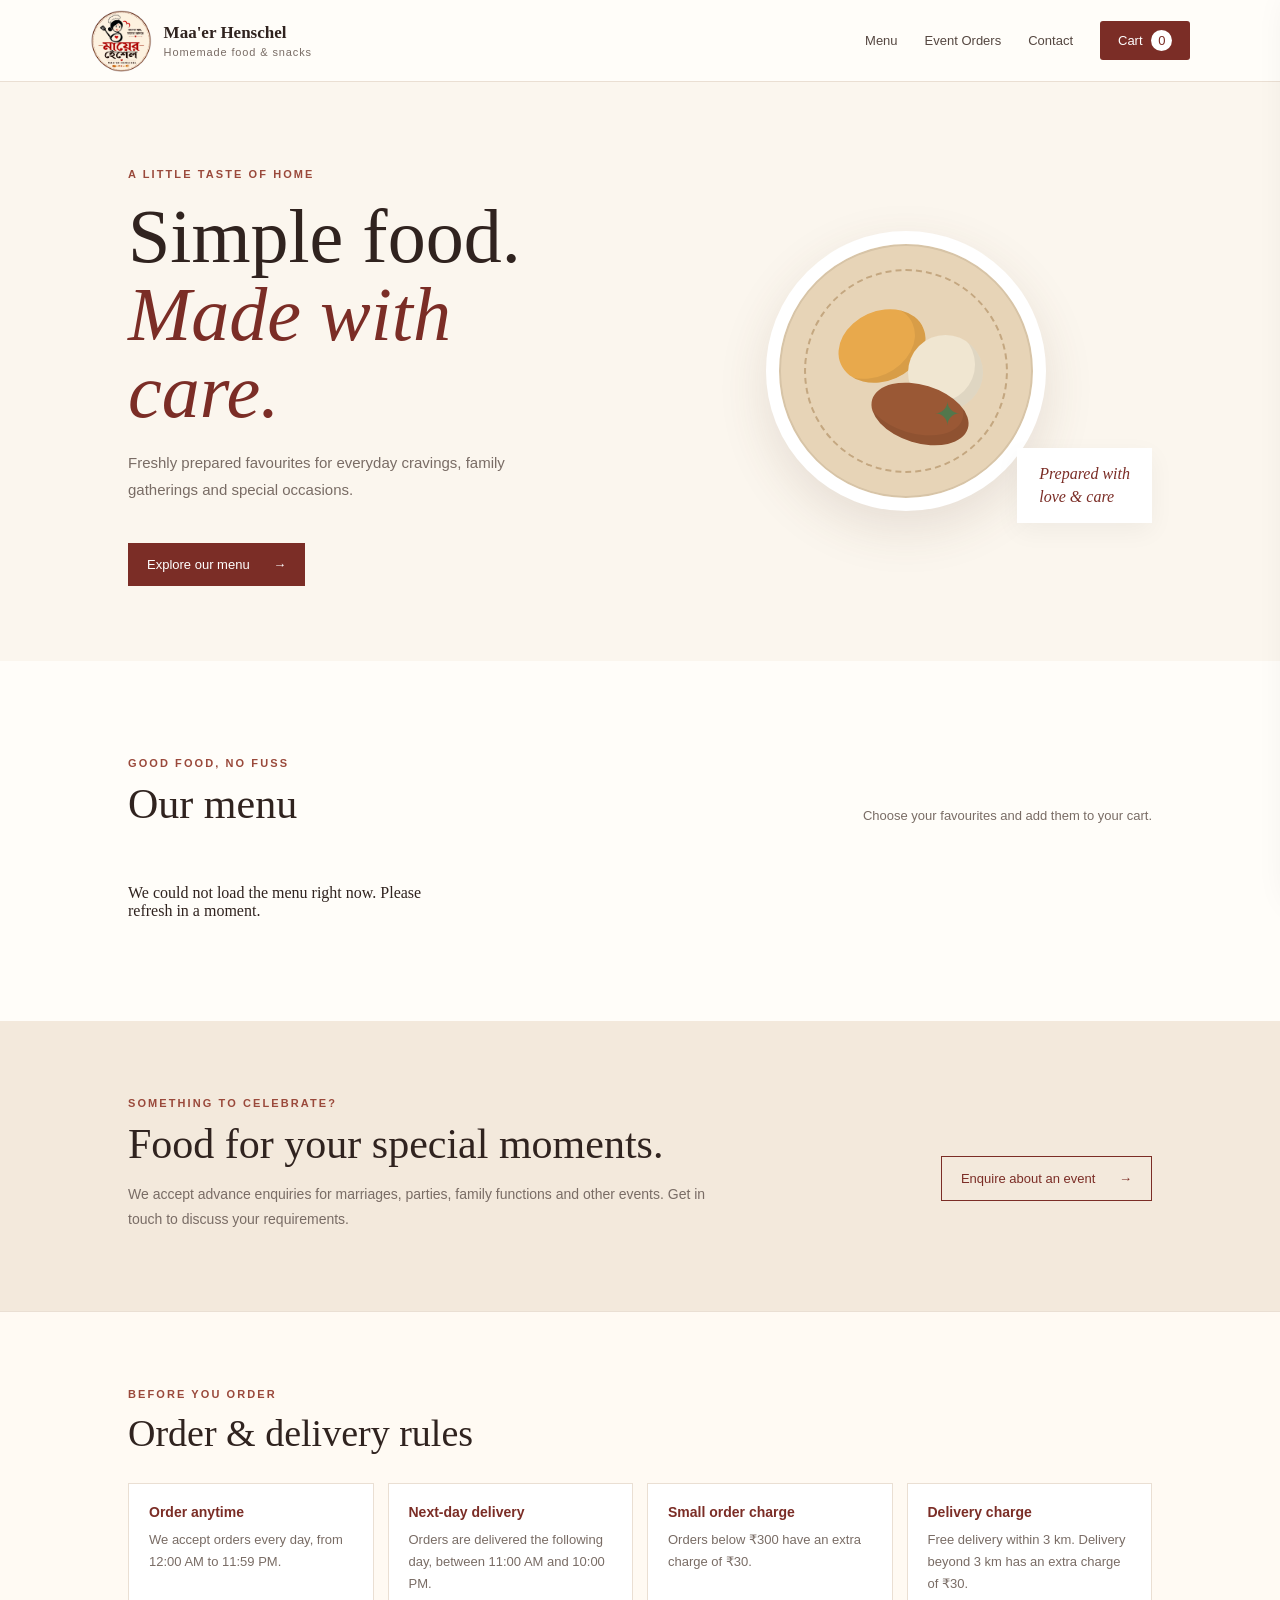
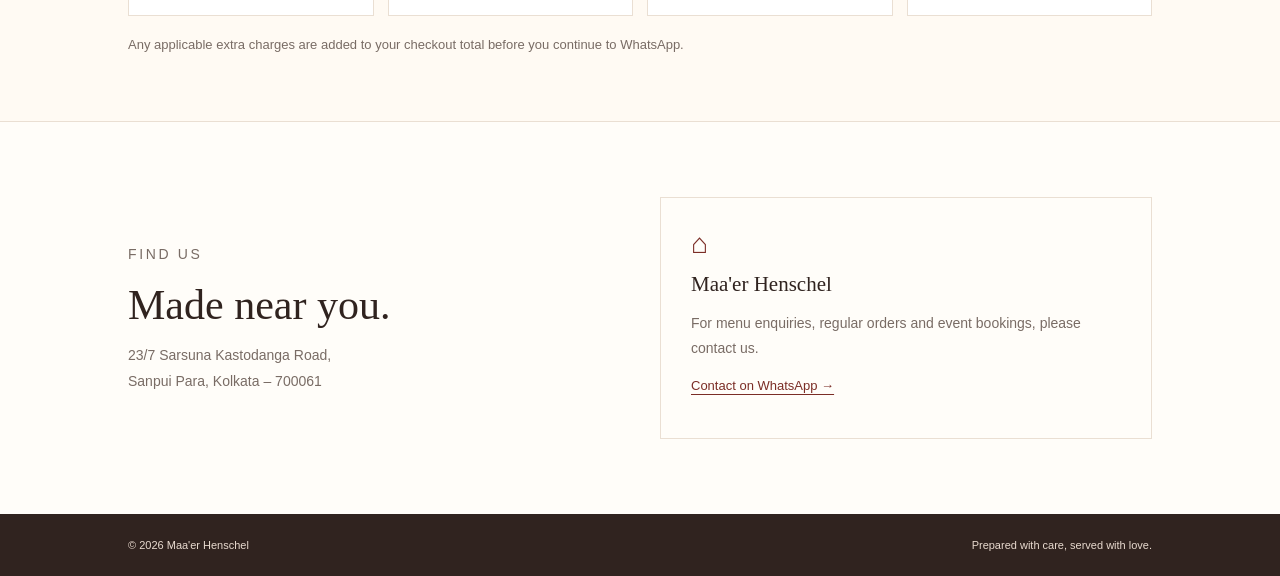
==== commit f931a798: "updated website with logo" ====
--- a/index.html
+++ b/index.html
@@ -8,7 +8,7 @@
 </head>
 <body>
 <header class="site-header">
-  <a class="brand" href="/"><span class="brand-mark">মা</span><span><strong>Maa'er Henschel</strong><small>Homemade food & snacks</small></span></a>
+  <a class="brand" href="/" aria-label="Maa'er Henschel home"><img class="brand-logo" src="assets/maaer-henschel-logo.png" alt="Maa'er Henschel logo"><span><strong>Maa'er Henschel</strong><small>Homemade food & snacks</small></span></a>
   <nav><a href="#menu">Menu</a><a href="#events">Event Orders</a><a href="#contact">Contact</a><button class="cart-button" id="cartToggle">Cart <span id="cartCount">0</span></button></nav>
 </header>
 <main>
--- a/styles.css
+++ b/styles.css
@@ -1,4 +1,4 @@
-:root{--ink:#30231f;--muted:#796c65;--red:#7b2d26;--red2:#9a493b;--cream:#fbf6ee;--paper:#fffdf9;--line:#eadfd3}*{box-sizing:border-box}html{scroll-behavior:smooth}body{margin:0;background:var(--paper);color:var(--ink);font-family:Georgia,"Times New Roman",serif}a{color:inherit;text-decoration:none}.site-header,.admin-header{min-height:82px;padding:0 7vw;display:flex;align-items:center;justify-content:space-between;border-bottom:1px solid var(--line);background:var(--paper)}.brand{display:flex;align-items:center;gap:12px}.brand-mark{width:42px;height:42px;border-radius:50%;background:var(--red);color:#fff;display:grid;place-items:center;font-size:22px}.brand strong{display:block;font-size:17px}.brand small{display:block;color:var(--muted);font:11px Arial,sans-serif;letter-spacing:.08em;margin-top:3px}.site-header nav{display:flex;align-items:center;gap:27px;font:13px Arial,sans-serif}.site-header nav a{color:#554741}.cart-button,.primary-button{border:0;background:var(--red);color:white;padding:12px 18px;border-radius:3px;cursor:pointer;font:13px Arial,sans-serif}.cart-button span{background:#fff;color:var(--red);padding:3px 7px;border-radius:20px;margin-left:5px}.hero{min-height:520px;padding:75px 10vw;background:var(--cream);display:grid;grid-template-columns:1fr 1fr;align-items:center;gap:40px}.eyebrow{font:11px Arial,sans-serif;letter-spacing:.19em;text-transform:uppercase;color:var(--red2);font-weight:bold}.hero h1{font-size:clamp(48px,6vw,76px);line-height:1.02;font-weight:normal;margin:18px 0}.hero h1 em{color:var(--red);font-weight:normal}.hero-copy>p:not(.eyebrow){font:15px/1.8 Arial,sans-serif;color:var(--muted);max-width:420px}.primary-link,.outline-link{display:inline-block;margin-top:25px;padding:14px 19px;background:var(--red);color:#fff;font:13px Arial,sans-serif}.primary-link span,.outline-link span{margin-left:20px}.hero-art{height:340px;position:relative;display:grid;place-items:center}.plate{width:280px;height:280px;border:13px solid white;border-radius:50%;background:#e7d4b7;box-shadow:0 18px 50px #65442a22,inset 0 0 0 2px #d7c4a7;position:relative;display:grid;place-items:center}.plate:before{content:"";position:absolute;inset:25px;border:2px dashed #c4a780;border-radius:50%}.food{position:absolute;border-radius:50%;box-shadow:inset -8px -8px 0 #00000012}.food-one{width:90px;height:70px;background:#e8a94c;top:67px;left:58px;transform:rotate(-24deg)}.food-two{width:75px;height:75px;background:#f0e6d1;right:50px;top:91px}.food-three{width:100px;height:58px;background:#9a5835;bottom:55px;left:91px;transform:rotate(17deg)}.plate-leaf{position:absolute;right:72px;bottom:65px;color:#52774c;font-size:32px}.art-note{position:absolute;right:0;bottom:18px;background:white;padding:15px 22px;color:var(--red);font:italic 16px/1.4 Georgia;box-shadow:0 8px 24px #0000000c}.menu-section{padding:85px 10vw}.section-heading{display:flex;justify-content:space-between;align-items:end;margin-bottom:32px}.section-heading h2,.contact-section h2,.event-section h2{font-size:42px;font-weight:normal;margin:8px 0}.section-heading>p{font:13px Arial,sans-serif;color:var(--muted)}.product-grid{display:grid;grid-template-columns:repeat(3,1fr);gap:18px}.product-card{border:1px solid var(--line);background:#fff;padding:22px;min-height:175px;display:flex;flex-direction:column}.product-thumb{height:110px;background:var(--cream);display:grid;place-items:center;color:#b48b65;font-size:28px;margin-bottom:17px;overflow:hidden}.product-thumb img{width:100%;height:100%;object-fit:cover}.product-card h3{font-size:19px;font-weight:normal;margin:0 0 7px}.product-card p{font:12px Arial,sans-serif;color:var(--muted);margin:0 0 17px}.product-foot{margin-top:auto;display:flex;align-items:center;justify-content:space-between}.price{font:bold 16px Arial,sans-serif;color:var(--red)}.add-button,.outline-button{background:white;border:1px solid var(--red);color:var(--red);padding:9px 13px;cursor:pointer;font:12px Arial,sans-serif}.event-section{padding:65px 10vw;background:#f3e9dc;display:flex;justify-content:space-between;align-items:center;gap:30px}.event-section>div{max-width:600px}.event-section p:not(.eyebrow){font:14px/1.8 Arial,sans-serif;color:var(--muted)}.outline-link{background:transparent;color:var(--red);border:1px solid var(--red);white-space:nowrap}.contact-section{padding:75px 10vw;display:grid;grid-template-columns:1fr 1fr;gap:40px;align-items:center}.contact-section p{font:14px/1.8 Arial,sans-serif;color:var(--muted)}.contact-card{border:1px solid var(--line);padding:30px}.contact-icon{font-size:28px;color:var(--red);display:block;margin-bottom:12px}.contact-card strong{font-size:21px;font-weight:normal}.text-link{color:var(--red);font:13px Arial,sans-serif;text-decoration:underline;text-underline-offset:4px}footer{padding:25px 10vw;background:#30231f;color:#e8dacf;display:flex;justify-content:space-between;font:11px Arial,sans-serif}.cart-panel{position:fixed;right:0;top:0;width:min(440px,100%);height:100vh;background:#fffdf9;z-index:10;transform:translateX(105%);transition:transform .25s ease;display:flex;flex-direction:column;padding:25px;box-shadow:-10px 0 35px #00000015}.cart-panel.open{transform:translateX(0)}.cart-head{display:flex;justify-content:space-between;align-items:center;border-bottom:1px solid var(--line)}.cart-head h2{font-weight:normal}.icon-button{border:0;background:none;font-size:28px;cursor:pointer}.cart-items{overflow:auto;flex:1;padding:10px 0}.empty-cart{color:var(--muted);font:13px Arial,sans-serif}.cart-row{display:flex;justify-content:space-between;gap:10px;padding:12px 0;border-bottom:1px solid var(--line);font:13px Arial,sans-serif}.qty-controls{display:flex;gap:9px;align-items:center}.qty-controls button{border:1px solid var(--line);background:white;width:25px;height:25px;cursor:pointer}.cart-bottom{border-top:1px solid var(--line);padding-top:15px}.total-line{display:flex;justify-content:space-between;margin-bottom:15px;font:16px Arial,sans-serif}.cart-bottom label,.product-form label,#loginForm label{display:block;font:12px Arial,sans-serif;color:var(--muted);margin:12px 0}.cart-bottom input,.cart-bottom textarea,.cart-bottom select,.product-form input,#loginForm input{display:block;width:100%;padding:11px;border:1px solid var(--line);margin-top:6px;font:13px Arial,sans-serif;background:white}.cart-bottom .primary-button{width:100%;margin-top:10px}.form-note,.small-note{display:block;color:var(--muted);font:10px Arial,sans-serif;margin-top:9px}.scrim{position:fixed;inset:0;background:#1e1712aa;z-index:9;display:none}.scrim.show{display:block}.admin-body{background:var(--cream);font-family:Arial,sans-serif}.admin-main{max-width:900px;margin:55px auto;padding:0 22px}.admin-main h1{font:normal 44px Georgia;margin:10px 0 20px}.admin-card{background:white;border:1px solid var(--line);padding:25px;margin:22px 0}.admin-card h2{font:normal 23px Georgia;margin:0 0 18px}.admin-list-head{display:flex;justify-content:space-between;align-items:center;gap:15px}.product-form{display:grid;grid-template-columns:1fr 1fr;gap:0 18px}.form-actions{grid-column:1/-1;display:flex;gap:10px}.admin-product{display:flex;justify-content:space-between;align-items:center;padding:13px 0;border-top:1px solid var(--line);gap:12px}.admin-product strong{display:block;font-size:14px}.admin-product small,.muted{color:var(--muted);font-size:13px;line-height:1.6}.admin-product button{margin-left:6px}.admin-footnote{font:12px/1.7 Arial,sans-serif;color:var(--muted);margin:25px 0 60px}.status-message{font:12px Arial,sans-serif;color:var(--red);min-height:16px}button:disabled{opacity:.55;cursor:wait}[hidden]{display:none!important}
+:root{--ink:#30231f;--muted:#796c65;--red:#7b2d26;--red2:#9a493b;--cream:#fbf6ee;--paper:#fffdf9;--line:#eadfd3}*{box-sizing:border-box}html{scroll-behavior:smooth}body{margin:0;background:var(--paper);color:var(--ink);font-family:Georgia,"Times New Roman",serif}a{color:inherit;text-decoration:none}.site-header,.admin-header{min-height:82px;padding:0 7vw;display:flex;align-items:center;justify-content:space-between;border-bottom:1px solid var(--line);background:var(--paper)}.brand{display:flex;align-items:center;gap:12px}.brand-logo{width:62px;height:62px;object-fit:contain;display:block;border-radius:50%}.brand strong{display:block;font-size:17px}.brand small{display:block;color:var(--muted);font:11px Arial,sans-serif;letter-spacing:.08em;margin-top:3px}.site-header nav{display:flex;align-items:center;gap:27px;font:13px Arial,sans-serif}.site-header nav a{color:#554741}.cart-button,.primary-button{border:0;background:var(--red);color:white;padding:12px 18px;border-radius:3px;cursor:pointer;font:13px Arial,sans-serif}.cart-button span{background:#fff;color:var(--red);padding:3px 7px;border-radius:20px;margin-left:5px}.hero{min-height:520px;padding:75px 10vw;background:var(--cream);display:grid;grid-template-columns:1fr 1fr;align-items:center;gap:40px}.eyebrow{font:11px Arial,sans-serif;letter-spacing:.19em;text-transform:uppercase;color:var(--red2);font-weight:bold}.hero h1{font-size:clamp(48px,6vw,76px);line-height:1.02;font-weight:normal;margin:18px 0}.hero h1 em{color:var(--red);font-weight:normal}.hero-copy>p:not(.eyebrow){font:15px/1.8 Arial,sans-serif;color:var(--muted);max-width:420px}.primary-link,.outline-link{display:inline-block;margin-top:25px;padding:14px 19px;background:var(--red);color:#fff;font:13px Arial,sans-serif}.primary-link span,.outline-link span{margin-left:20px}.hero-art{height:340px;position:relative;display:grid;place-items:center}.plate{width:280px;height:280px;border:13px solid white;border-radius:50%;background:#e7d4b7;box-shadow:0 18px 50px #65442a22,inset 0 0 0 2px #d7c4a7;position:relative;display:grid;place-items:center}.plate:before{content:"";position:absolute;inset:25px;border:2px dashed #c4a780;border-radius:50%}.food{position:absolute;border-radius:50%;box-shadow:inset -8px -8px 0 #00000012}.food-one{width:90px;height:70px;background:#e8a94c;top:67px;left:58px;transform:rotate(-24deg)}.food-two{width:75px;height:75px;background:#f0e6d1;right:50px;top:91px}.food-three{width:100px;height:58px;background:#9a5835;bottom:55px;left:91px;transform:rotate(17deg)}.plate-leaf{position:absolute;right:72px;bottom:65px;color:#52774c;font-size:32px}.art-note{position:absolute;right:0;bottom:18px;background:white;padding:15px 22px;color:var(--red);font:italic 16px/1.4 Georgia;box-shadow:0 8px 24px #0000000c}.menu-section{padding:85px 10vw}.section-heading{display:flex;justify-content:space-between;align-items:end;margin-bottom:32px}.section-heading h2,.contact-section h2,.event-section h2{font-size:42px;font-weight:normal;margin:8px 0}.section-heading>p{font:13px Arial,sans-serif;color:var(--muted)}.product-grid{display:grid;grid-template-columns:repeat(3,1fr);gap:18px}.product-card{border:1px solid var(--line);background:#fff;padding:22px;min-height:175px;display:flex;flex-direction:column}.product-thumb{height:110px;background:var(--cream);display:grid;place-items:center;color:#b48b65;font-size:28px;margin-bottom:17px;overflow:hidden}.product-thumb img{width:100%;height:100%;object-fit:cover}.product-card h3{font-size:19px;font-weight:normal;margin:0 0 7px}.product-card p{font:12px Arial,sans-serif;color:var(--muted);margin:0 0 17px}.product-foot{margin-top:auto;display:flex;align-items:center;justify-content:space-between}.price{font:bold 16px Arial,sans-serif;color:var(--red)}.add-button,.outline-button{background:white;border:1px solid var(--red);color:var(--red);padding:9px 13px;cursor:pointer;font:12px Arial,sans-serif}.event-section{padding:65px 10vw;background:#f3e9dc;display:flex;justify-content:space-between;align-items:center;gap:30px}.event-section>div{max-width:600px}.event-section p:not(.eyebrow){font:14px/1.8 Arial,sans-serif;color:var(--muted)}.outline-link{background:transparent;color:var(--red);border:1px solid var(--red);white-space:nowrap}.contact-section{padding:75px 10vw;display:grid;grid-template-columns:1fr 1fr;gap:40px;align-items:center}.contact-section p{font:14px/1.8 Arial,sans-serif;color:var(--muted)}.contact-card{border:1px solid var(--line);padding:30px}.contact-icon{font-size:28px;color:var(--red);display:block;margin-bottom:12px}.contact-card strong{font-size:21px;font-weight:normal}.text-link{color:var(--red);font:13px Arial,sans-serif;text-decoration:underline;text-underline-offset:4px}footer{padding:25px 10vw;background:#30231f;color:#e8dacf;display:flex;justify-content:space-between;font:11px Arial,sans-serif}.cart-panel{position:fixed;right:0;top:0;width:min(440px,100%);height:100vh;background:#fffdf9;z-index:10;transform:translateX(105%);transition:transform .25s ease;display:flex;flex-direction:column;padding:25px;box-shadow:-10px 0 35px #00000015}.cart-panel.open{transform:translateX(0)}.cart-head{display:flex;justify-content:space-between;align-items:center;border-bottom:1px solid var(--line)}.cart-head h2{font-weight:normal}.icon-button{border:0;background:none;font-size:28px;cursor:pointer}.cart-items{overflow:auto;flex:1;padding:10px 0}.empty-cart{color:var(--muted);font:13px Arial,sans-serif}.cart-row{display:flex;justify-content:space-between;gap:10px;padding:12px 0;border-bottom:1px solid var(--line);font:13px Arial,sans-serif}.qty-controls{display:flex;gap:9px;align-items:center}.qty-controls button{border:1px solid var(--line);background:white;width:25px;height:25px;cursor:pointer}.cart-bottom{border-top:1px solid var(--line);padding-top:15px}.total-line{display:flex;justify-content:space-between;margin-bottom:15px;font:16px Arial,sans-serif}.cart-bottom label,.product-form label,#loginForm label{display:block;font:12px Arial,sans-serif;color:var(--muted);margin:12px 0}.cart-bottom input,.cart-bottom textarea,.cart-bottom select,.product-form input,#loginForm input{display:block;width:100%;padding:11px;border:1px solid var(--line);margin-top:6px;font:13px Arial,sans-serif;background:white}.cart-bottom .primary-button{width:100%;margin-top:10px}.form-note,.small-note{display:block;color:var(--muted);font:10px Arial,sans-serif;margin-top:9px}.scrim{position:fixed;inset:0;background:#1e1712aa;z-index:9;display:none}.scrim.show{display:block}.admin-body{background:var(--cream);font-family:Arial,sans-serif}.admin-main{max-width:900px;margin:55px auto;padding:0 22px}.admin-main h1{font:normal 44px Georgia;margin:10px 0 20px}.admin-card{background:white;border:1px solid var(--line);padding:25px;margin:22px 0}.admin-card h2{font:normal 23px Georgia;margin:0 0 18px}.admin-list-head{display:flex;justify-content:space-between;align-items:center;gap:15px}.product-form{display:grid;grid-template-columns:1fr 1fr;gap:0 18px}.form-actions{grid-column:1/-1;display:flex;gap:10px}.admin-product{display:flex;justify-content:space-between;align-items:center;padding:13px 0;border-top:1px solid var(--line);gap:12px}.admin-product strong{display:block;font-size:14px}.admin-product small,.muted{color:var(--muted);font-size:13px;line-height:1.6}.admin-product button{margin-left:6px}.admin-footnote{font:12px/1.7 Arial,sans-serif;color:var(--muted);margin:25px 0 60px}.status-message{font:12px Arial,sans-serif;color:var(--red);min-height:16px}button:disabled{opacity:.55;cursor:wait}[hidden]{display:none!important}
 @media(max-width:700px){.site-header{height:auto;padding:15px 5vw;align-items:flex-start}.site-header nav{gap:12px;flex-wrap:wrap;justify-content:flex-end;font-size:11px}.hero{grid-template-columns:1fr;padding:55px 7vw}.hero-art{height:280px}.plate{width:230px;height:230px}.menu-section,.contact-section{padding:60px 7vw}.section-heading{display:block}.product-grid{grid-template-columns:1fr 1fr}.event-section{padding:50px 7vw;display:block}.contact-section{grid-template-columns:1fr}.outline-link{white-space:normal}footer{padding:22px 7vw;gap:12px;flex-direction:column}.admin-header{padding:0 5vw}.product-form{grid-template-columns:1fr}.form-actions{grid-column:auto}.admin-product{align-items:flex-start;flex-direction:column}}@media(max-width:420px){.product-grid{grid-template-columns:1fr}.brand strong{font-size:14px}.site-header nav{max-width:180px}}
 
 /* Order and delivery information */
@@ -15,3 +15,5 @@
 .cart-bottom select{display:block;width:100%;padding:11px;border:1px solid var(--line);margin-top:6px;font:13px Arial,sans-serif;background:white;color:var(--ink)}
 @media(max-width:900px){.rules-grid{grid-template-columns:repeat(2,1fr)}}
 @media(max-width:700px){.delivery-rules{padding:50px 7vw}.rules-heading h2{font-size:32px}.rules-grid{grid-template-columns:1fr}}
+
+@media(max-width:700px){.brand-logo{width:48px;height:48px}}
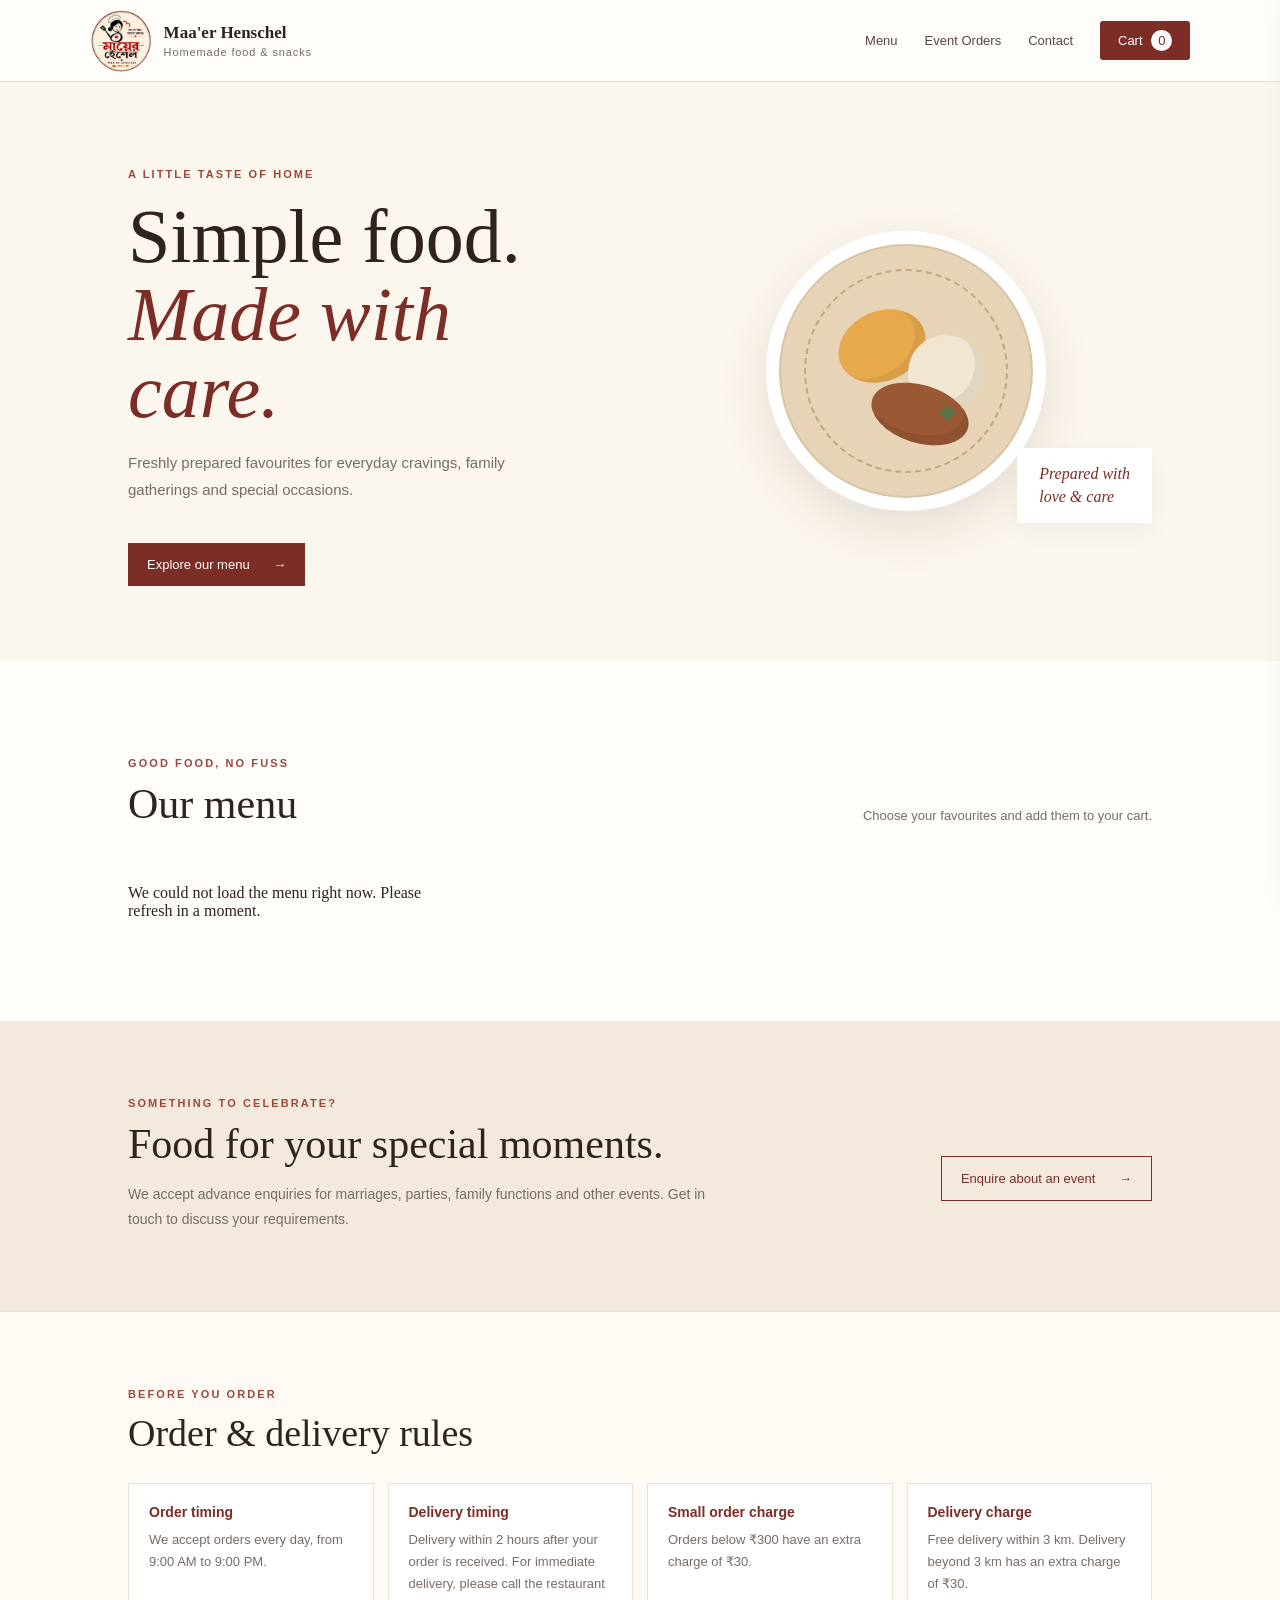
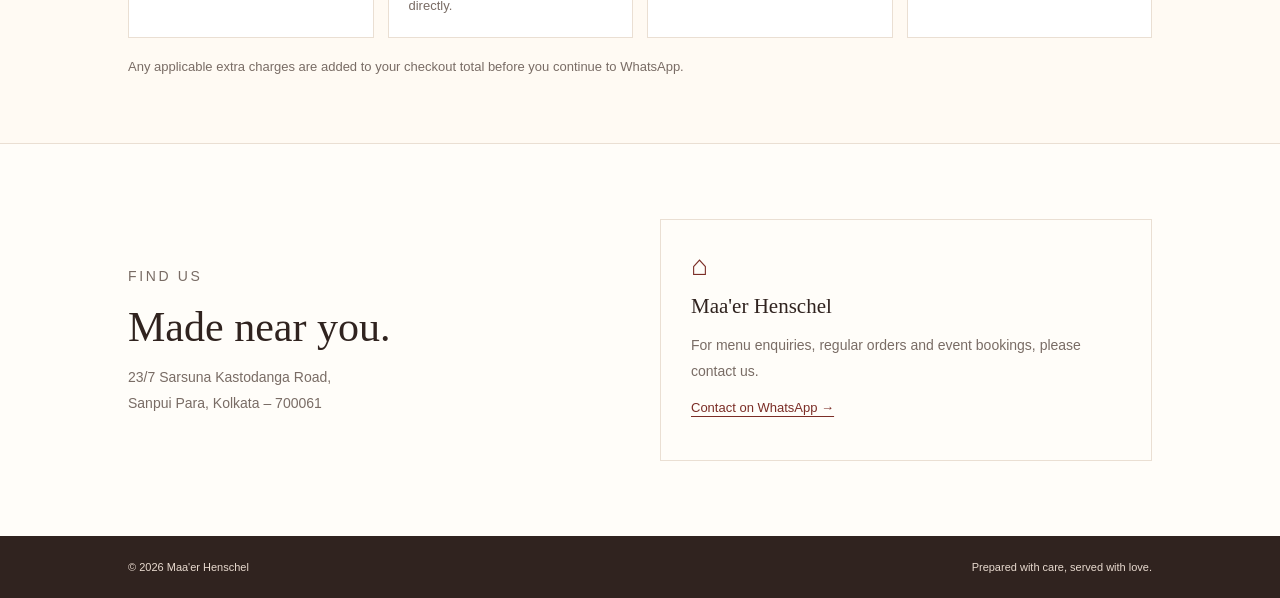
==== commit f1e31b8f: "Update order and delivery timings" ====
--- a/index.html
+++ b/index.html
@@ -20,8 +20,8 @@
   <section class="delivery-rules" id="delivery-rules">
     <div class="rules-heading"><p class="eyebrow">Before you order</p><h2>Order &amp; delivery rules</h2></div>
     <div class="rules-grid">
-      <div class="rule-card"><strong>Order anytime</strong><p>We accept orders every day, from 12:00 AM to 11:59 PM.</p></div>
-      <div class="rule-card"><strong>Next-day delivery</strong><p>Orders are delivered the following day, between 11:00 AM and 10:00 PM.</p></div>
+      <div class="rule-card"><strong>Order timing</strong><p>We accept orders every day, from 9:00 AM to 9:00 PM.</p></div>
+      <div class="rule-card"><strong>Delivery timing</strong><p>Delivery within 2 hours after your order is received. For immediate delivery, please call the restaurant directly.</p></div>
       <div class="rule-card"><strong>Small order charge</strong><p>Orders below ₹300 have an extra charge of ₹30.</p></div>
       <div class="rule-card"><strong>Delivery charge</strong><p>Free delivery within 3 km. Delivery beyond 3 km has an extra charge of ₹30.</p></div>
     </div>
@@ -44,6 +44,6 @@
 <option value="beyond">More than 3 km — ₹30 delivery charge</option>
 </select></label>
 <small class="form-note">Please select the correct distance. We may confirm the distance using your delivery address.</small>
-<button class="primary-button" type="submit">Continue order on WhatsApp</button><small class="form-note">Orders are accepted daily, 12:00 AM–11:59 PM. Delivery is scheduled for the next day, 11:00 AM–10:00 PM. Your order and applicable charges will be shown in WhatsApp.</small></form></div></aside><div class="scrim" id="scrim"></div>
+<button class="primary-button" type="submit">Continue order on WhatsApp</button><small class="form-note">Orders are accepted daily, 9:00 AM–9:00 PM. Delivery is within 2 hours after your order is received. For immediate delivery, please call the restaurant directly. Your order and applicable charges will be shown in WhatsApp.</small></form></div></aside><div class="scrim" id="scrim"></div>
 <script src="app.js"></script>
 </body></html>
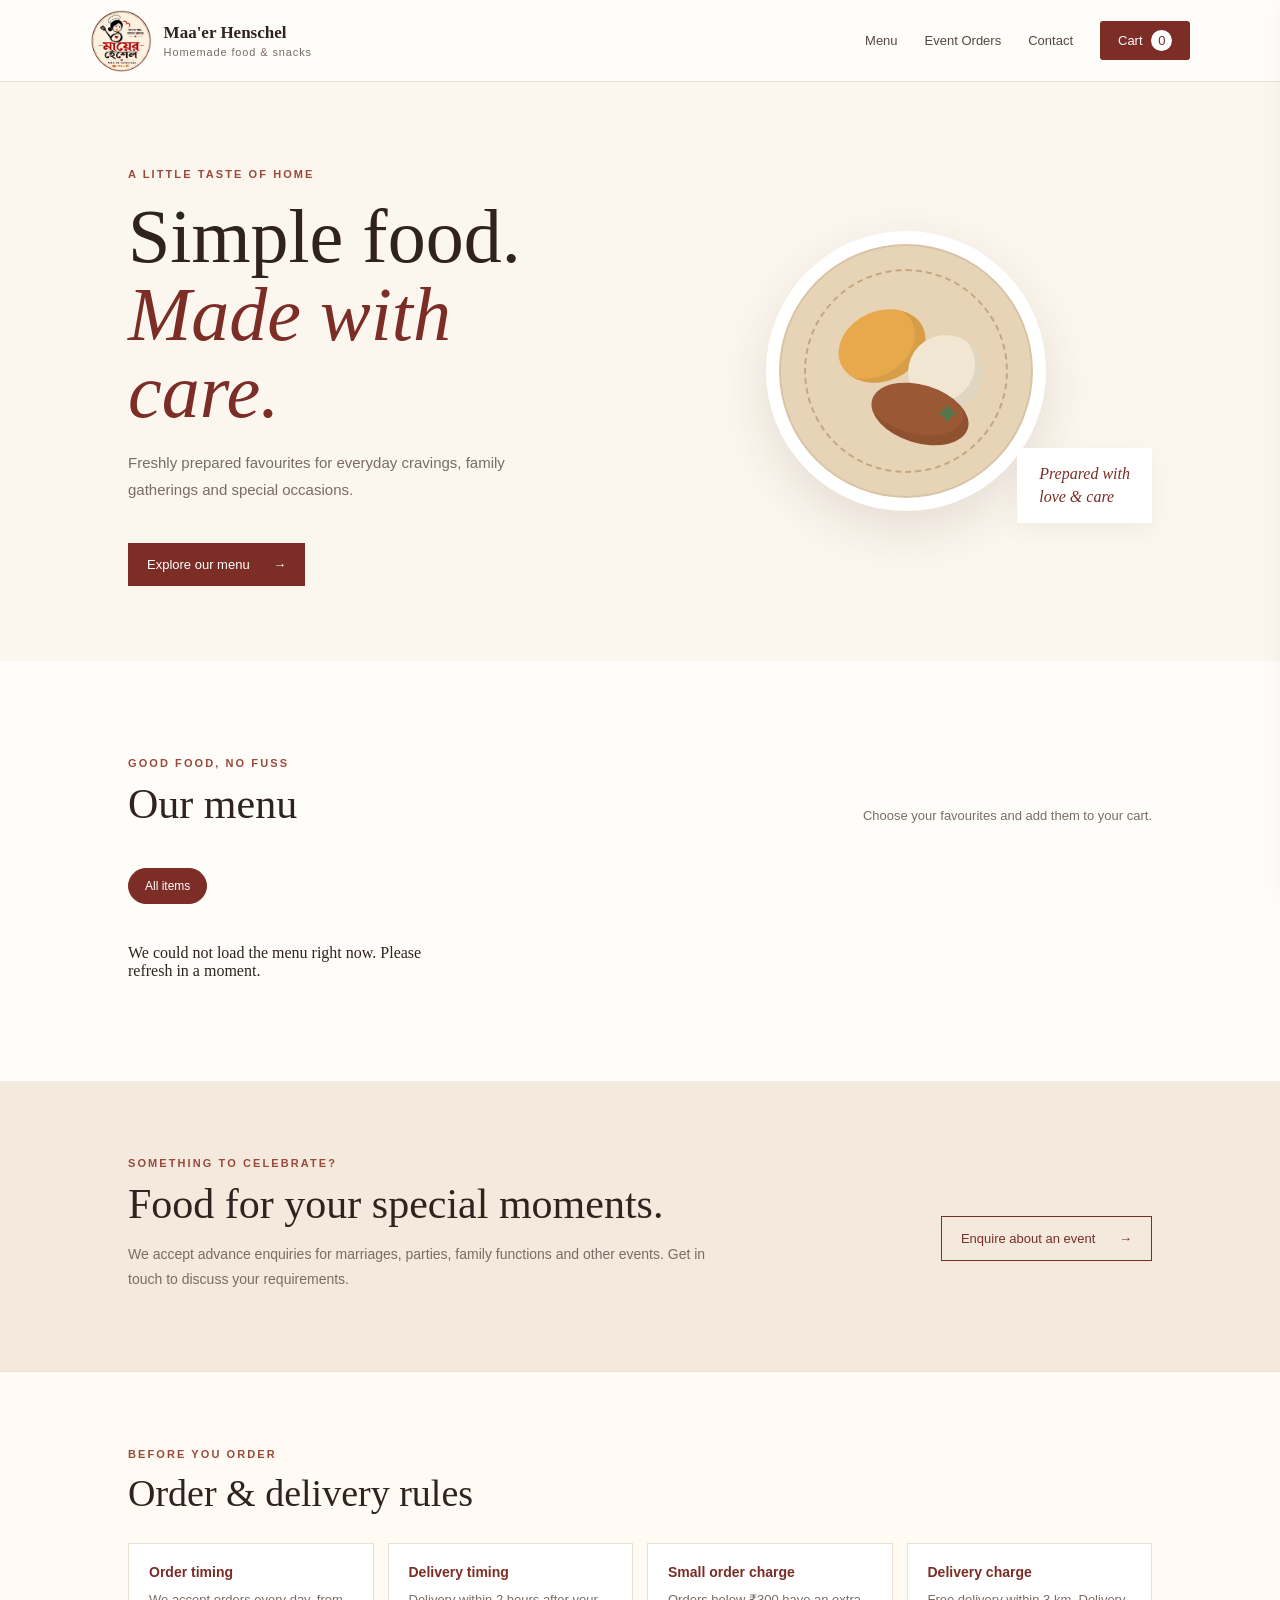
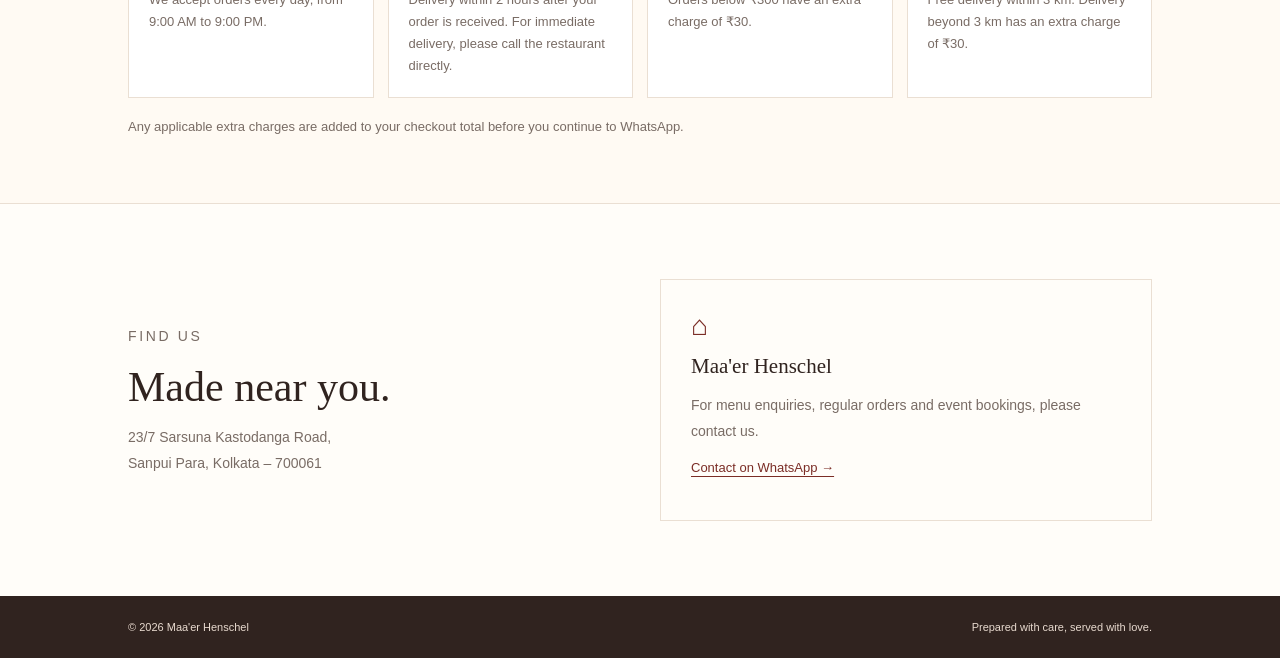
==== commit 5a31d57e: "Add category-wise menu management" ====
--- a/index.html
+++ b/index.html
@@ -15,7 +15,7 @@
   <section class="hero"><div class="hero-copy"><p class="eyebrow">A little taste of home</p><h1>Simple food.<br><em>Made with care.</em></h1><p>Freshly prepared favourites for everyday cravings, family gatherings and special occasions.</p><a class="primary-link" href="#menu">Explore our menu <span>→</span></a></div>
     <div class="hero-art" aria-label="Illustration of a home-cooked meal"><div class="plate"><div class="food food-one"></div><div class="food food-two"></div><div class="food food-three"></div><span class="plate-leaf">✦</span></div><div class="art-note">Prepared with<br>love & care</div></div>
   </section>
-  <section class="menu-section" id="menu"><div class="section-heading"><div><p class="eyebrow">Good food, no fuss</p><h2>Our menu</h2></div><p>Choose your favourites and add them to your cart.</p></div><div id="productGrid" class="product-grid"><p>Loading menu…</p></div></section>
+  <section class="menu-section" id="menu"><div class="section-heading"><div><p class="eyebrow">Good food, no fuss</p><h2>Our menu</h2></div><p>Choose your favourites and add them to your cart.</p></div><div id="menuCategories" class="menu-categories" aria-label="Filter menu by category"><button class="category-chip active" type="button" data-category="All">All items</button></div><div id="productGrid" class="product-grid"><p>Loading menu…</p></div></section>
   <section class="event-section" id="events"><div><p class="eyebrow">Something to celebrate?</p><h2>Food for your special moments.</h2><p>We accept advance enquiries for marriages, parties, family functions and other events. Get in touch to discuss your requirements.</p></div><a class="outline-link" href="#contact">Enquire about an event <span>→</span></a></section>
   <section class="delivery-rules" id="delivery-rules">
     <div class="rules-heading"><p class="eyebrow">Before you order</p><h2>Order &amp; delivery rules</h2></div>
--- a/styles.css
+++ b/styles.css
@@ -17,3 +17,12 @@
 @media(max-width:700px){.delivery-rules{padding:50px 7vw}.rules-heading h2{font-size:32px}.rules-grid{grid-template-columns:1fr}}
 
 @media(max-width:700px){.brand-logo{width:48px;height:48px}}
+
+/* Menu category filters */
+.menu-categories{display:flex;flex-wrap:wrap;gap:10px;margin:0 0 24px}
+.category-chip{border:1px solid var(--line);background:#fff;color:var(--ink);padding:10px 16px;border-radius:24px;cursor:pointer;font:12px Arial,sans-serif;transition:background .15s,color .15s,border-color .15s}
+.category-chip:hover,.category-chip.active{background:var(--red);border-color:var(--red);color:#fff}
+.category-form{display:flex;align-items:end;gap:14px;max-width:560px}
+.category-form label{display:block;flex:1;font:12px Arial,sans-serif;color:var(--muted);margin:12px 0}
+.category-form input{display:block;width:100%;padding:11px;border:1px solid var(--line);margin-top:6px;font:13px Arial,sans-serif;background:white}
+@media(max-width:700px){.category-form{display:block}.category-form .primary-button{width:100%}}
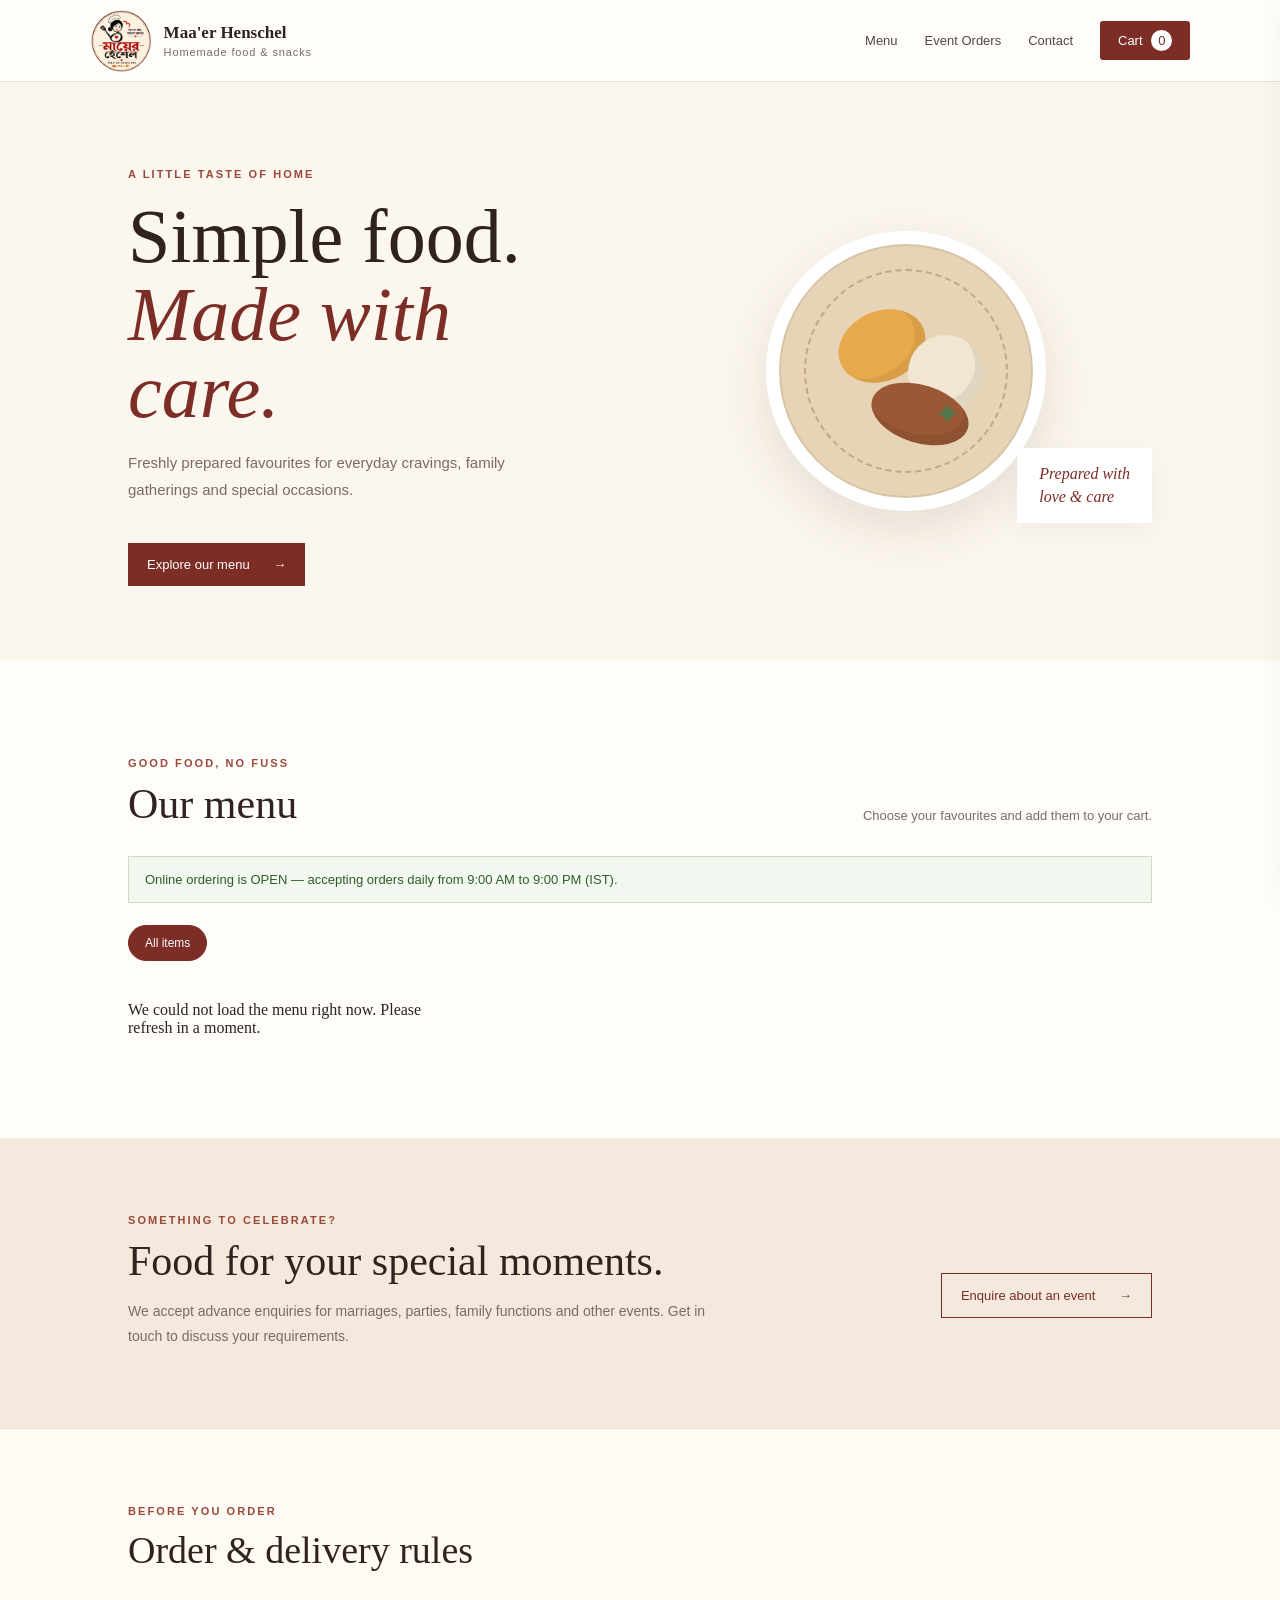
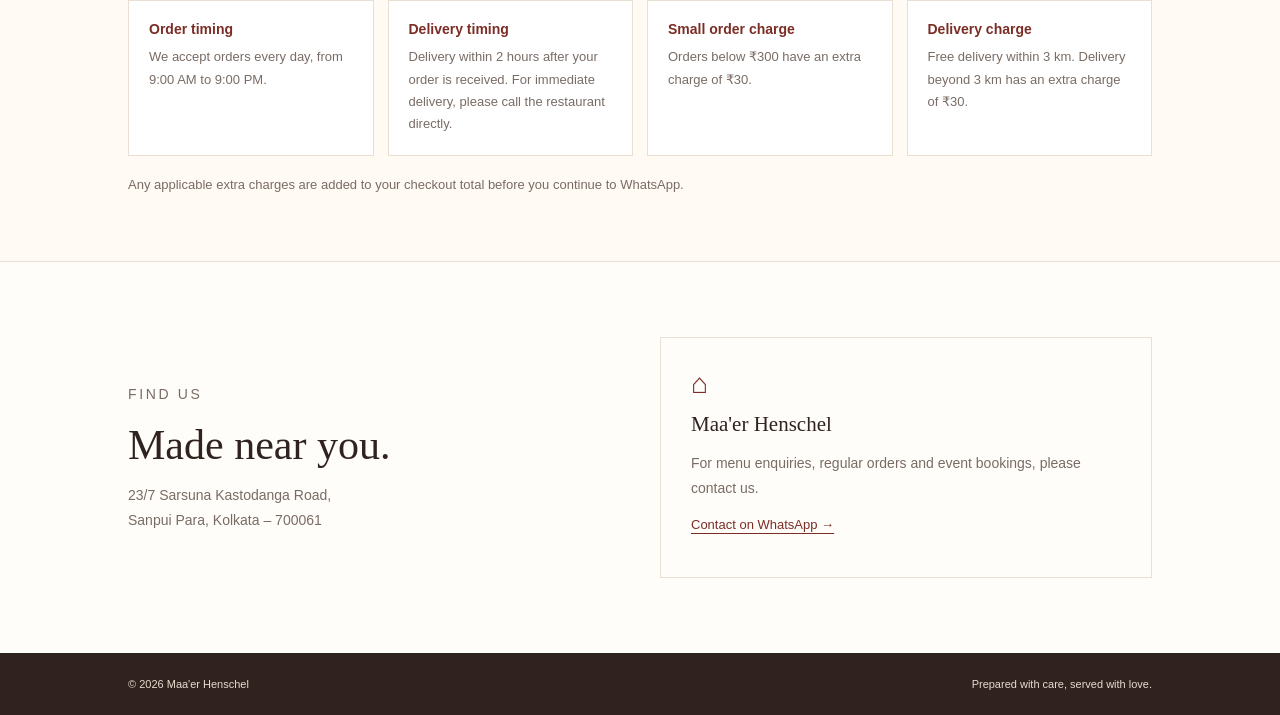
==== commit 0789285f: "Add automatic WhatsApp order timing 9 AM–9 PM IST" ====
--- a/index.html
+++ b/index.html
@@ -15,7 +15,7 @@
   <section class="hero"><div class="hero-copy"><p class="eyebrow">A little taste of home</p><h1>Simple food.<br><em>Made with care.</em></h1><p>Freshly prepared favourites for everyday cravings, family gatherings and special occasions.</p><a class="primary-link" href="#menu">Explore our menu <span>→</span></a></div>
     <div class="hero-art" aria-label="Illustration of a home-cooked meal"><div class="plate"><div class="food food-one"></div><div class="food food-two"></div><div class="food food-three"></div><span class="plate-leaf">✦</span></div><div class="art-note">Prepared with<br>love & care</div></div>
   </section>
-  <section class="menu-section" id="menu"><div class="section-heading"><div><p class="eyebrow">Good food, no fuss</p><h2>Our menu</h2></div><p>Choose your favourites and add them to your cart.</p></div><div id="menuCategories" class="menu-categories" aria-label="Filter menu by category"><button class="category-chip active" type="button" data-category="All">All items</button></div><div id="productGrid" class="product-grid"><p>Loading menu…</p></div></section>
+  <section class="menu-section" id="menu"><div class="section-heading"><div><p class="eyebrow">Good food, no fuss</p><h2>Our menu</h2></div><p>Choose your favourites and add them to your cart.</p></div><div id="orderStatus" class="order-status" role="status" aria-live="polite"></div><div id="menuCategories" class="menu-categories" aria-label="Filter menu by category"><button class="category-chip active" type="button" data-category="All">All items</button></div><div id="productGrid" class="product-grid"><p>Loading menu…</p></div></section>
   <section class="event-section" id="events"><div><p class="eyebrow">Something to celebrate?</p><h2>Food for your special moments.</h2><p>We accept advance enquiries for marriages, parties, family functions and other events. Get in touch to discuss your requirements.</p></div><a class="outline-link" href="#contact">Enquire about an event <span>→</span></a></section>
   <section class="delivery-rules" id="delivery-rules">
     <div class="rules-heading"><p class="eyebrow">Before you order</p><h2>Order &amp; delivery rules</h2></div>
@@ -44,6 +44,6 @@
 <option value="beyond">More than 3 km — ₹30 delivery charge</option>
 </select></label>
 <small class="form-note">Please select the correct distance. We may confirm the distance using your delivery address.</small>
-<button class="primary-button" type="submit">Continue order on WhatsApp</button><small class="form-note">Orders are accepted daily, 9:00 AM–9:00 PM. Delivery is within 2 hours after your order is received. For immediate delivery, please call the restaurant directly. Your order and applicable charges will be shown in WhatsApp.</small></form></div></aside><div class="scrim" id="scrim"></div>
+<button class="primary-button" id="placeOrderButton" type="submit">Continue order on WhatsApp</button><small id="orderClosedNote" class="form-note" hidden></small><small class="form-note">Orders are accepted daily, 9:00 AM–9:00 PM. Delivery is within 2 hours after your order is received. For immediate delivery, please call the restaurant directly. Your order and applicable charges will be shown in WhatsApp.</small></form></div></aside><div class="scrim" id="scrim"></div>
 <script src="app.js"></script>
 </body></html>
--- a/styles.css
+++ b/styles.css
@@ -26,3 +26,5 @@
 .category-form label{display:block;flex:1;font:12px Arial,sans-serif;color:var(--muted);margin:12px 0}
 .category-form input{display:block;width:100%;padding:11px;border:1px solid var(--line);margin-top:6px;font:13px Arial,sans-serif;background:white}
 @media(max-width:700px){.category-form{display:block}.category-form .primary-button{width:100%}}
+
+.order-status{margin:-12px 0 22px;padding:13px 16px;border:1px solid var(--line);background:var(--cream);font:13px/1.5 Arial,sans-serif;color:var(--red)}.order-status.is-open{border-color:#c9ddc4;background:#f2f8ef;color:#315b2c}.order-status.is-closed{border-color:#e8c9c4;background:#fff3f1;color:#8a3028}.primary-button:disabled{background:#8b817d;opacity:1;cursor:not-allowed}
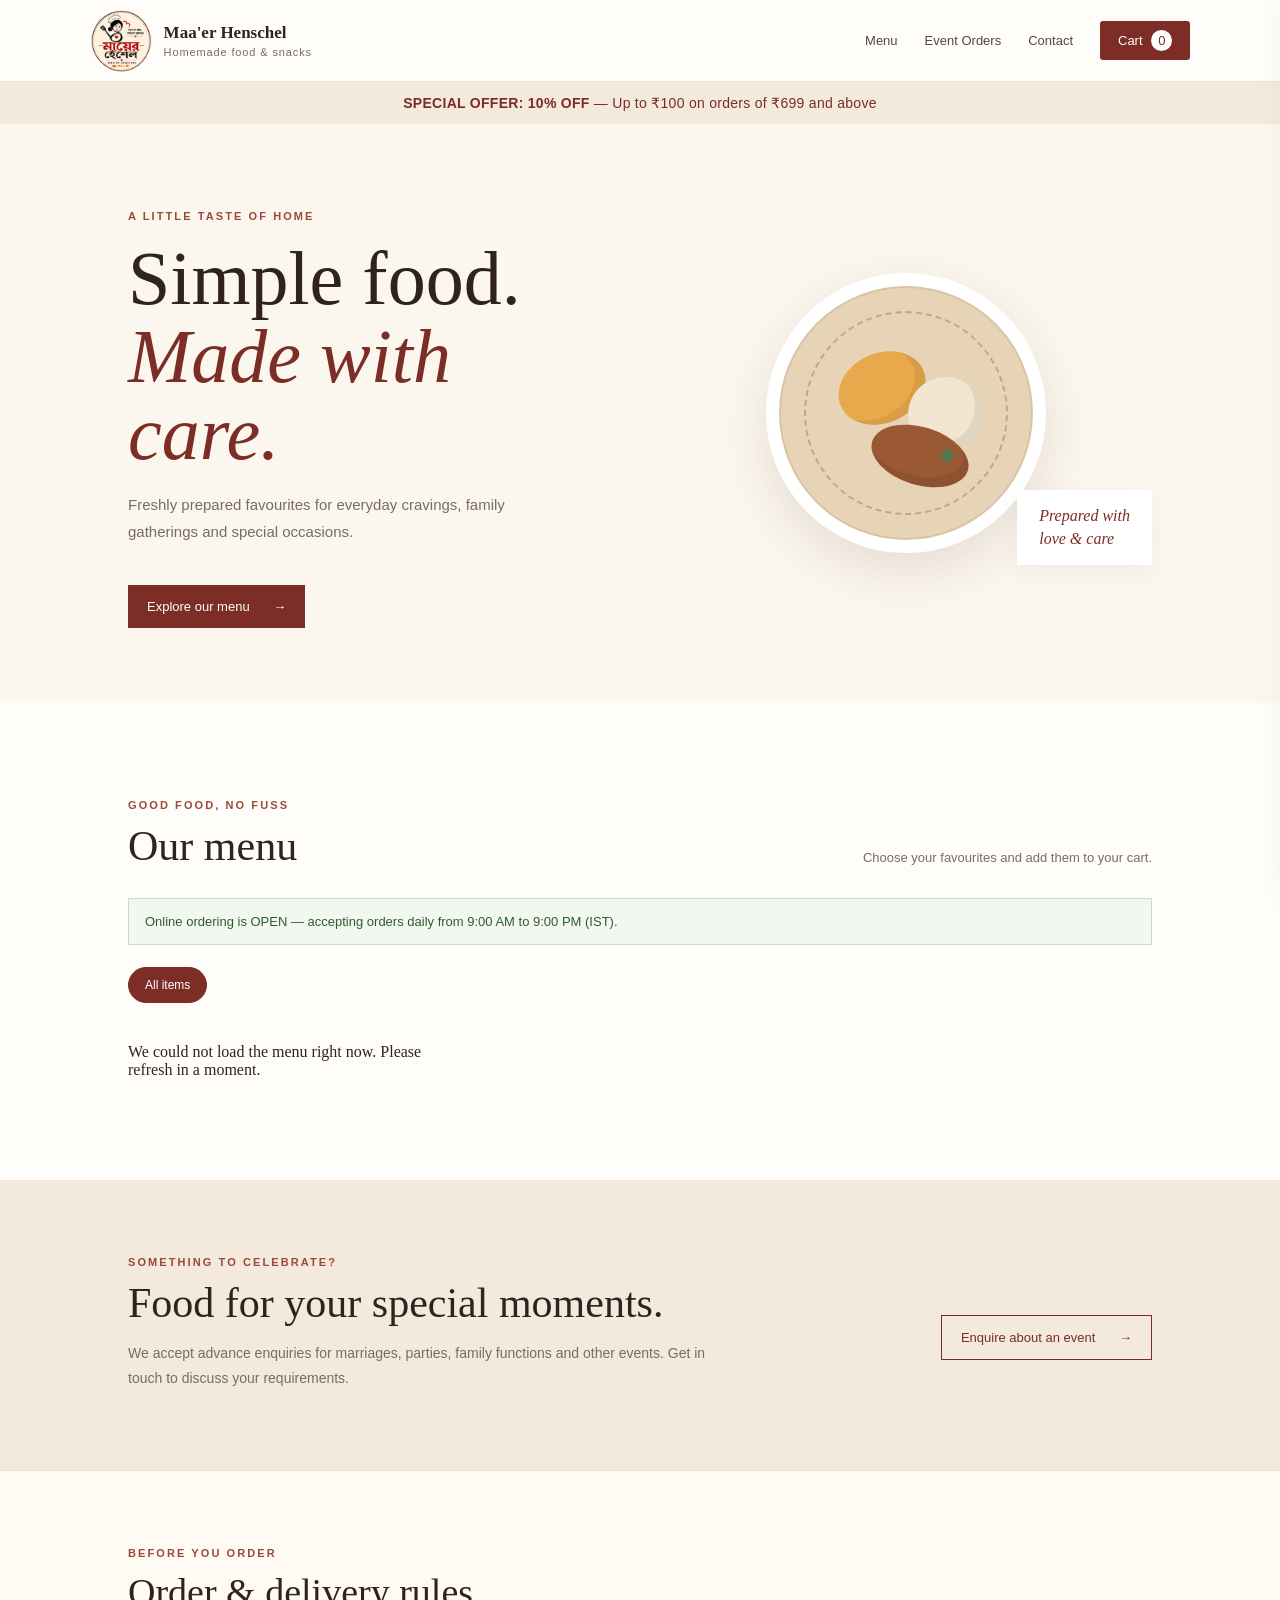
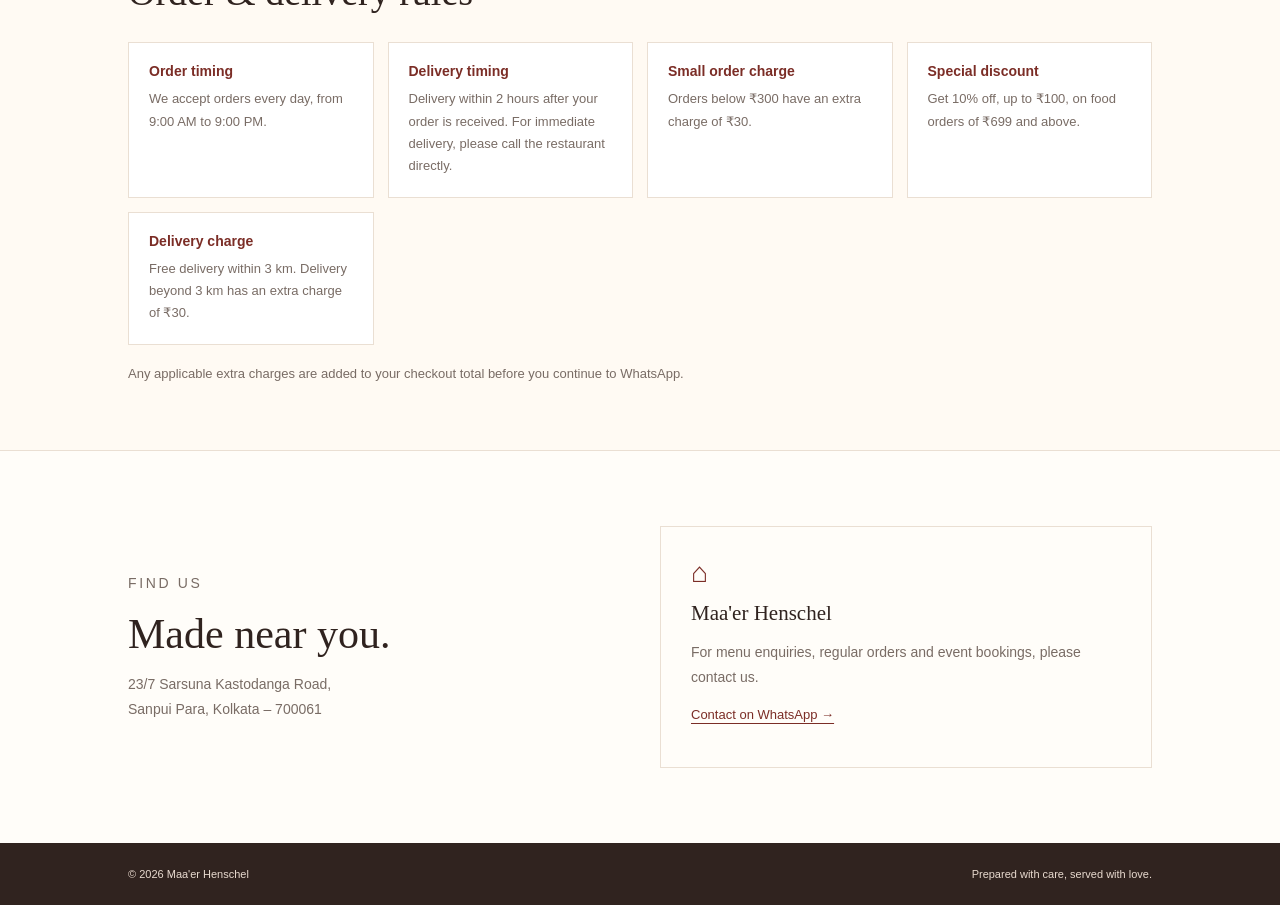
==== commit 74a33883: "Add manual ordering control and automatic discount" ====
--- a/index.html
+++ b/index.html
@@ -12,6 +12,7 @@
   <nav><a href="#menu">Menu</a><a href="#events">Event Orders</a><a href="#contact">Contact</a><button class="cart-button" id="cartToggle">Cart <span id="cartCount">0</span></button></nav>
 </header>
 <main>
+  <div class="offer-banner">SPECIAL OFFER: 10% OFF <span>— Up to ₹100 on orders of ₹699 and above</span></div>
   <section class="hero"><div class="hero-copy"><p class="eyebrow">A little taste of home</p><h1>Simple food.<br><em>Made with care.</em></h1><p>Freshly prepared favourites for everyday cravings, family gatherings and special occasions.</p><a class="primary-link" href="#menu">Explore our menu <span>→</span></a></div>
     <div class="hero-art" aria-label="Illustration of a home-cooked meal"><div class="plate"><div class="food food-one"></div><div class="food food-two"></div><div class="food food-three"></div><span class="plate-leaf">✦</span></div><div class="art-note">Prepared with<br>love & care</div></div>
   </section>
@@ -23,6 +24,7 @@
       <div class="rule-card"><strong>Order timing</strong><p>We accept orders every day, from 9:00 AM to 9:00 PM.</p></div>
       <div class="rule-card"><strong>Delivery timing</strong><p>Delivery within 2 hours after your order is received. For immediate delivery, please call the restaurant directly.</p></div>
       <div class="rule-card"><strong>Small order charge</strong><p>Orders below ₹300 have an extra charge of ₹30.</p></div>
+      <div class="rule-card"><strong>Special discount</strong><p>Get 10% off, up to ₹100, on food orders of ₹699 and above.</p></div>
       <div class="rule-card"><strong>Delivery charge</strong><p>Free delivery within 3 km. Delivery beyond 3 km has an extra charge of ₹30.</p></div>
     </div>
     <p class="rules-note">Any applicable extra charges are added to your checkout total before you continue to WhatsApp.</p>
@@ -34,6 +36,7 @@
 <div class="total-line"><span>Food subtotal</span><strong id="cartSubtotal">₹0</strong></div>
 <div class="total-line"><span>Small order charge</span><strong id="smallOrderCharge">₹0</strong></div>
 <div class="total-line"><span>Delivery charge</span><strong id="deliveryCharge">₹0</strong></div>
+<div class="total-line discount-line"><span>10% Discount</span><strong id="cartDiscount">₹0</strong></div>
 <div class="total-line grand-total"><span>Checkout total</span><strong id="cartTotal">₹0</strong></div>
 </div>
 <form id="orderForm"><label>Your name<input name="name" required placeholder="Enter your name"></label><label>Phone number<input name="phone" required inputmode="tel" placeholder="Your phone number"></label><label>Delivery address<textarea name="address" required rows="2" placeholder="Enter your full address"></textarea></label>
--- a/styles.css
+++ b/styles.css
@@ -28,3 +28,17 @@
 @media(max-width:700px){.category-form{display:block}.category-form .primary-button{width:100%}}
 
 .order-status{margin:-12px 0 22px;padding:13px 16px;border:1px solid var(--line);background:var(--cream);font:13px/1.5 Arial,sans-serif;color:var(--red)}.order-status.is-open{border-color:#c9ddc4;background:#f2f8ef;color:#315b2c}.order-status.is-closed{border-color:#e8c9c4;background:#fff3f1;color:#8a3028}.primary-button:disabled{background:#8b817d;opacity:1;cursor:not-allowed}
+
+.order-control-row{display:flex;justify-content:space-between;align-items:center;gap:20px;padding:16px 0;margin:10px 0;border-top:1px solid var(--line);border-bottom:1px solid var(--line)}
+.order-control-row strong,.order-control-row small{display:block}.order-control-row small{margin-top:6px}
+.switch-label{display:flex!important;align-items:center;gap:10px;cursor:pointer;white-space:nowrap}
+.switch-label input{position:absolute;opacity:0;width:1px;height:1px}
+.switch-ui{width:48px;height:27px;background:#a49a94;border-radius:20px;position:relative;transition:background .2s}
+.switch-ui:after{content:"";position:absolute;width:21px;height:21px;background:#fff;border-radius:50%;top:3px;left:3px;transition:transform .2s}
+.switch-label input:checked+.switch-ui{background:#39834a}
+.switch-label input:checked+.switch-ui:after{transform:translateX(21px)}
+.switch-text{font-size:12px;color:var(--ink)}
+.offer-banner{margin:0;padding:13px 7vw;text-align:center;background:#f3e9dc;color:var(--red);font:bold 14px Arial,sans-serif;letter-spacing:.02em}
+.offer-banner span{font-weight:normal}
+.discount-line strong{color:#28733b}
+@media(max-width:480px){.order-control-row{align-items:flex-start;flex-direction:column}.offer-banner{font-size:12px}}
